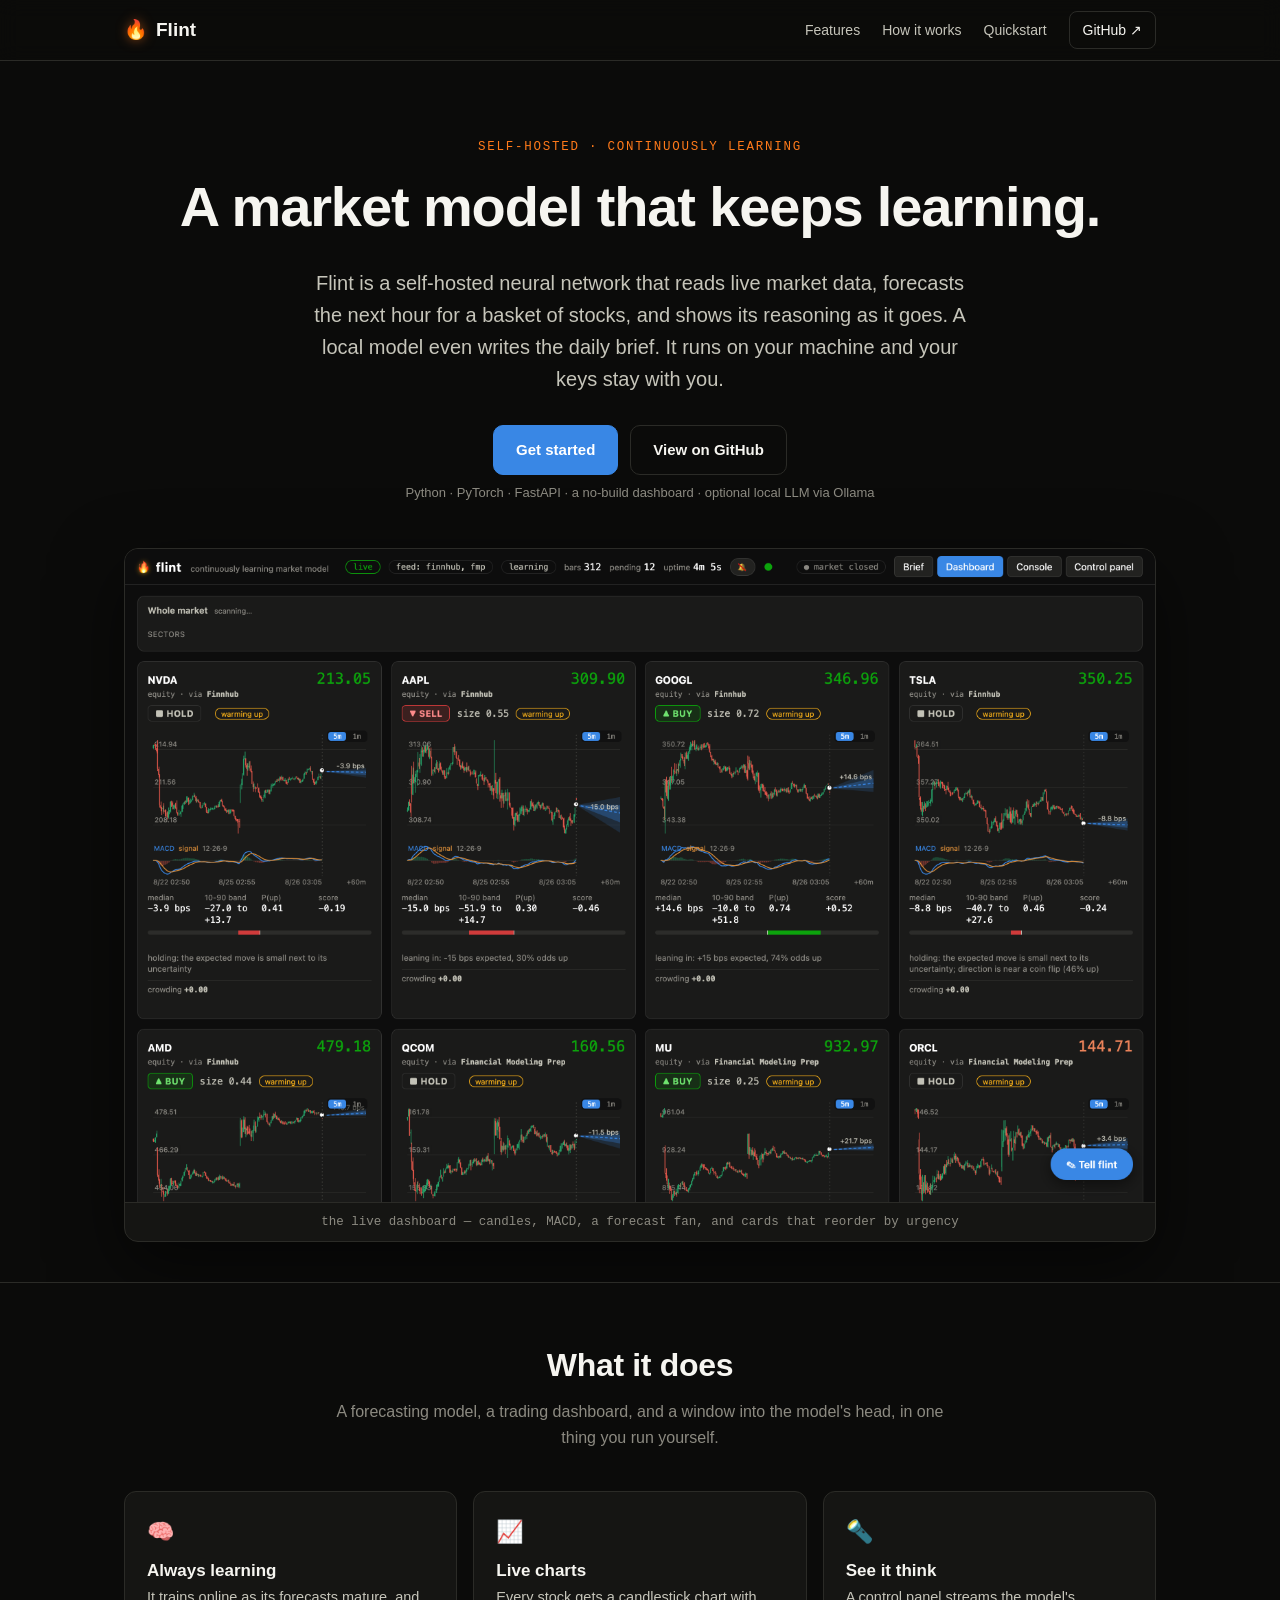
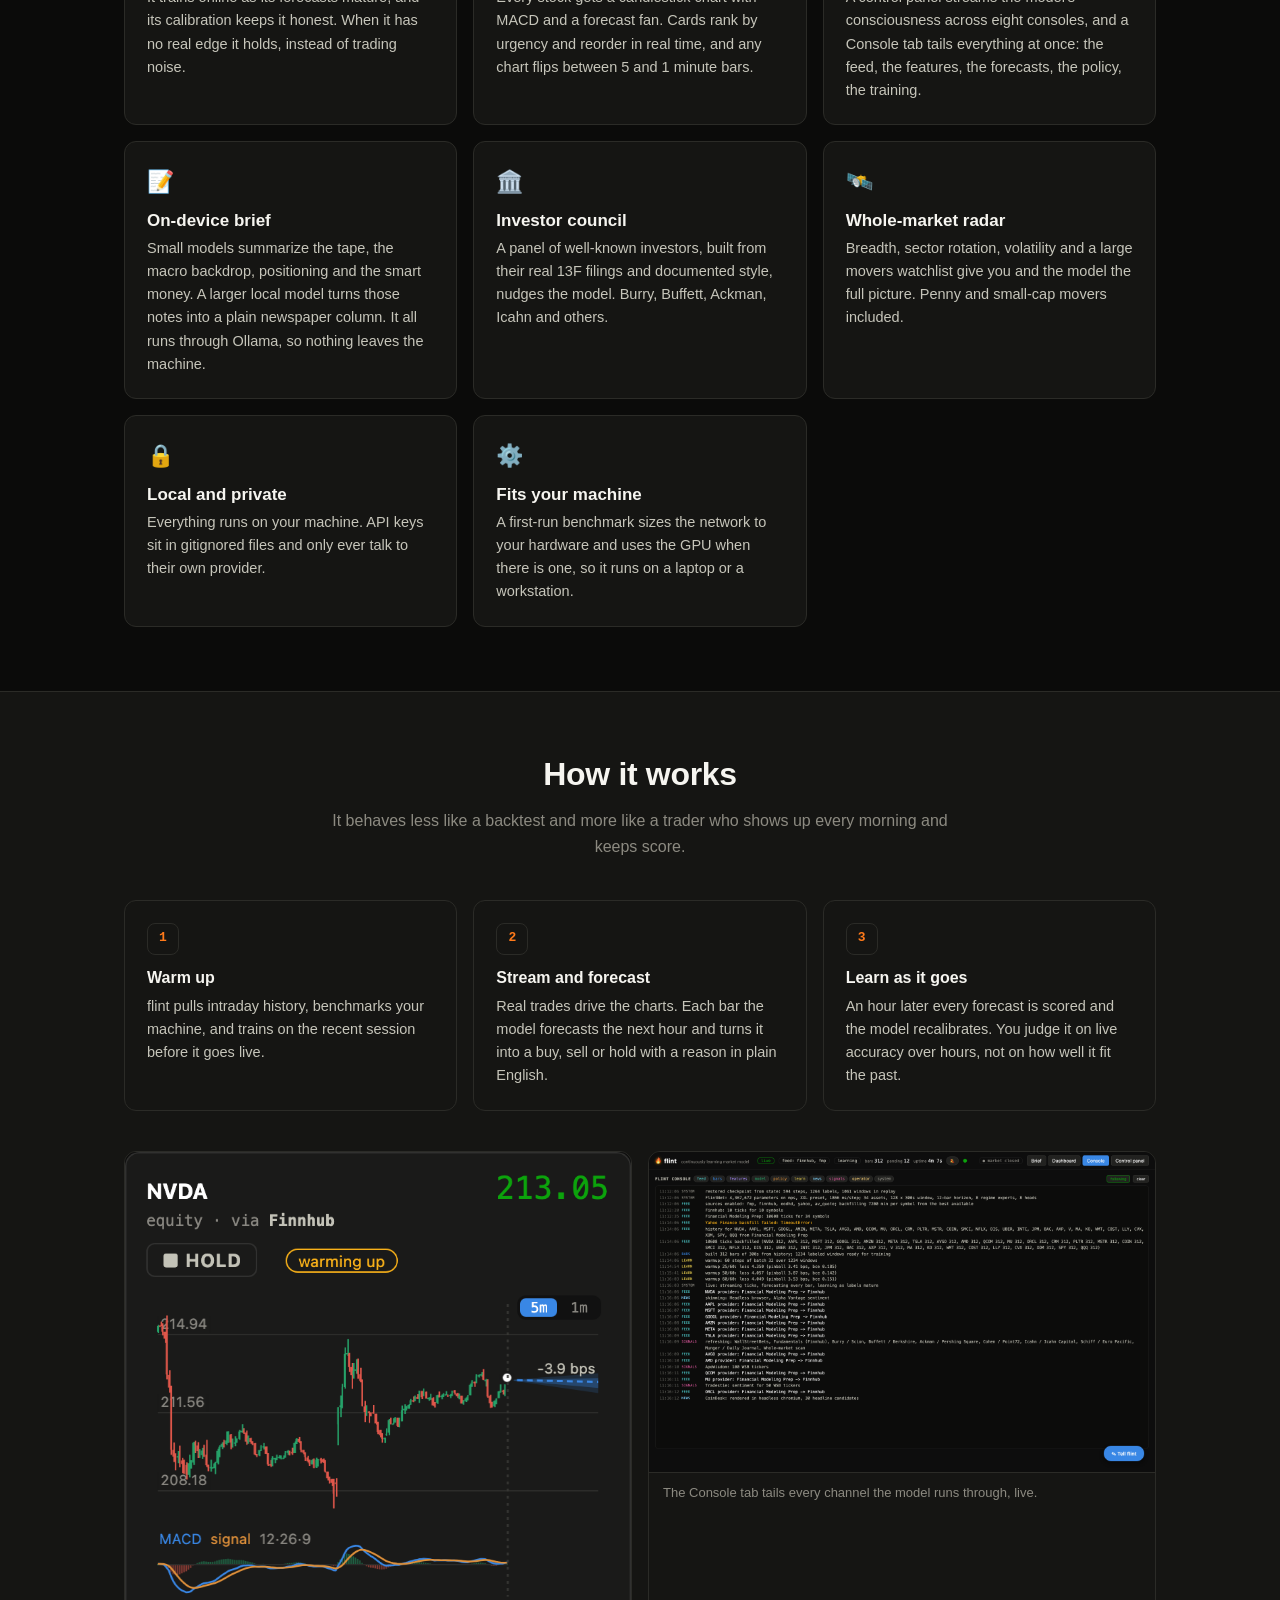
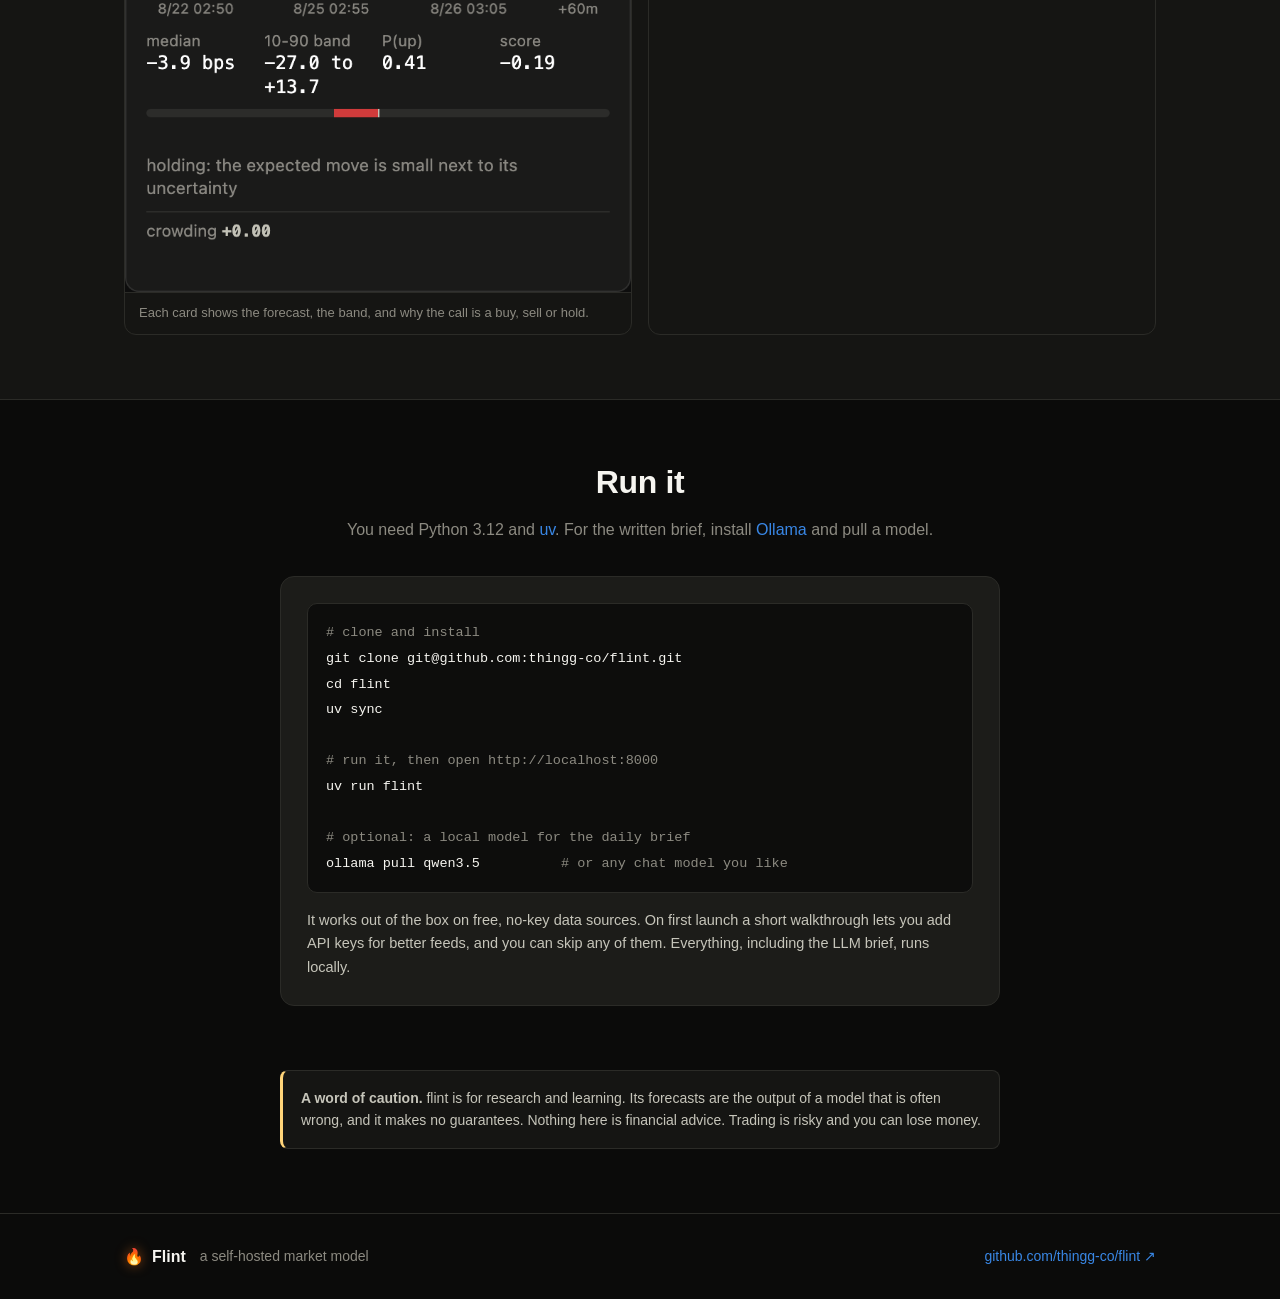
==== docs/index.html @ 86776a71 "Add Google tag (GA4 gtag.js) to the product page" ====
<!doctype html>
<html lang="en">
<head>
<meta charset="utf-8">
<meta name="viewport" content="width=device-width, initial-scale=1">
<!-- Google tag (gtag.js) -->
<script async src="https://www.googletagmanager.com/gtag/js?id=G-0W099NHD80"></script>
<script>
  window.dataLayer = window.dataLayer || [];
  function gtag(){dataLayer.push(arguments);}
  gtag('js', new Date());
  gtag('config', 'G-0W099NHD80');
</script>
<title>Flint — a market model that keeps learning</title>
<meta name="description" content="Flint is a self-hosted neural network that reads live market data, forecasts the next hour for a basket of stocks, and shows its reasoning as it goes. Runs on your machine; your keys stay with you.">
<meta property="og:title" content="Flint">
<meta property="og:description" content="A self-hosted, continuously learning market model with a live dashboard, an on-device LLM brief, and an investor council overlay.">
<meta property="og:type" content="website">
<link rel="icon" href="data:image/svg+xml,<svg xmlns='http://www.w3.org/2000/svg' viewBox='0 0 100 100'><text y='.9em' font-size='90'>🔥</text></svg>">
<style>
  :root{
    --bg:#0b0b0a; --surface:#151513; --surface2:#1c1c19; --border:#2b2b27;
    --ink:#f6f5f0; --ink2:#c6c5ba; --muted:#8c8a81;
    --blue:#3987e5; --green:#26a269; --red:#e0574b; --fire:#ff7a1a; --gold:#ffd479;
    --sans:-apple-system,BlinkMacSystemFont,"Segoe UI",Roboto,Helvetica,Arial,sans-serif;
    --mono:ui-monospace,SFMono-Regular,"SF Mono",Menlo,Consolas,monospace;
    --max:1080px;
  }
  *{box-sizing:border-box}
  html{scroll-behavior:smooth}
  body{margin:0;background:var(--bg);color:var(--ink2);font-family:var(--sans);line-height:1.6;font-size:16px;
    -webkit-font-smoothing:antialiased}
  a{color:var(--blue);text-decoration:none}
  a:hover{text-decoration:underline}
  h1,h2,h3{color:var(--ink);line-height:1.15;margin:0 0 .5em}
  .wrap{max-width:var(--max);margin:0 auto;padding:0 24px}
  .mono{font-family:var(--mono)}

  /* nav */
  header.nav{position:sticky;top:0;z-index:10;background:rgba(11,11,10,.82);backdrop-filter:blur(10px);
    border-bottom:1px solid var(--border)}
  .nav .wrap{display:flex;align-items:center;gap:18px;height:60px}
  .brand{font-weight:700;font-size:19px;color:var(--ink);display:flex;align-items:center;gap:8px}
  .brand .fire{filter:drop-shadow(0 0 6px rgba(255,122,26,.5))}
  .nav nav{margin-left:auto;display:flex;gap:22px;align-items:center;font-size:14px}
  .nav nav a{color:var(--ink2)}
  .nav .gh{border:1px solid var(--border);border-radius:8px;padding:7px 13px;color:var(--ink)}
  .nav .gh:hover{border-color:var(--ink2);text-decoration:none}
  @media(max-width:640px){.nav nav a.hide-sm{display:none}}

  /* hero */
  .hero{position:relative;overflow:hidden;border-bottom:1px solid var(--border)}
  .hero::before{content:"";position:absolute;inset:-40% 0 auto 0;height:520px;
    background:radial-gradient(60% 100% at 50% 0,rgba(255,122,26,.16),transparent 70%);pointer-events:none}
  .hero .wrap{position:relative;padding:76px 24px 40px;text-align:center}
  .eyebrow{font-family:var(--mono);font-size:12.5px;letter-spacing:.14em;text-transform:uppercase;color:var(--fire);margin-bottom:18px}
  .hero h1{font-size:clamp(34px,6vw,56px);letter-spacing:-.02em}
  .hero p.lede{font-size:clamp(17px,2.4vw,20px);max-width:680px;margin:18px auto 0;color:var(--ink2)}
  .cta{display:flex;gap:12px;justify-content:center;flex-wrap:wrap;margin:30px 0 8px}
  .btn{display:inline-block;border-radius:10px;padding:12px 22px;font-weight:600;font-size:15px}
  .btn.primary{background:var(--blue);color:#fff;border:1px solid var(--blue)}
  .btn.primary:hover{filter:brightness(1.08);text-decoration:none}
  .btn.ghost{border:1px solid var(--border);color:var(--ink)}
  .btn.ghost:hover{border-color:var(--ink2);text-decoration:none}
  .hero-note{font-size:13px;color:var(--muted);margin-top:6px}
  .shot{margin-top:44px;border:1px solid var(--border);border-radius:14px;overflow:hidden;
    box-shadow:0 24px 70px rgba(0,0,0,.55);background:var(--surface)}
  .shot img{display:block;width:100%;height:auto}
  .shot .cap{font-size:12.5px;color:var(--muted);padding:9px 14px;border-top:1px solid var(--border);font-family:var(--mono)}

  section{padding:64px 0}
  section h2{font-size:clamp(24px,3.4vw,32px);text-align:center;letter-spacing:-.01em}
  section .sub{text-align:center;color:var(--muted);max-width:620px;margin:10px auto 0}

  /* features */
  .grid{display:grid;grid-template-columns:repeat(auto-fit,minmax(280px,1fr));gap:16px;margin-top:40px}
  .feat{background:var(--surface);border:1px solid var(--border);border-radius:12px;padding:22px}
  .feat:hover{border-color:#3a3a34}
  .feat .ic{font-size:22px;margin-bottom:12px}
  .feat h3{font-size:17px;margin-bottom:6px}
  .feat p{font-size:14.5px;margin:0;color:var(--ink2)}

  /* how */
  .steps{display:grid;grid-template-columns:repeat(auto-fit,minmax(260px,1fr));gap:16px;margin-top:40px;counter-reset:s}
  .step{background:var(--surface);border:1px solid var(--border);border-radius:12px;padding:22px;position:relative}
  .step::before{counter-increment:s;content:counter(s);font-family:var(--mono);font-size:13px;font-weight:700;
    color:var(--fire);border:1px solid var(--border);border-radius:8px;width:30px;height:30px;display:flex;
    align-items:center;justify-content:center;margin-bottom:14px}
  .step h3{font-size:16px}
  .step p{font-size:14.5px;margin:0}

  /* showcase */
  .showcase{display:grid;grid-template-columns:1fr 1fr;gap:16px;margin-top:40px}
  @media(max-width:760px){.showcase{grid-template-columns:1fr}}
  .showcase figure{margin:0;background:var(--surface);border:1px solid var(--border);border-radius:12px;overflow:hidden}
  .showcase img{display:block;width:100%;height:auto}
  .showcase figcaption{font-size:13px;color:var(--muted);padding:10px 14px;border-top:1px solid var(--border)}

  /* quickstart */
  .qs{background:var(--surface2);border:1px solid var(--border);border-radius:14px;padding:26px;max-width:720px;margin:34px auto 0}
  pre{background:#0d0d0c;border:1px solid var(--border);border-radius:10px;padding:16px 18px;overflow-x:auto;margin:0}
  code{font-family:var(--mono);font-size:13.5px;color:var(--ink)}
  pre .c{color:var(--muted)}
  pre .p{color:var(--fire)}
  .qs p{font-size:14.5px;margin:16px 0 0;color:var(--ink2)}

  /* disclaimer + footer */
  .note{max-width:720px;margin:0 auto;border:1px solid var(--border);border-left:3px solid var(--gold);
    border-radius:8px;padding:16px 18px;background:var(--surface);font-size:14px;color:var(--ink2)}
  footer{border-top:1px solid var(--border);padding:30px 0;color:var(--muted);font-size:14px}
  footer .wrap{display:flex;gap:14px;align-items:center;flex-wrap:wrap}
  footer .brand{font-size:16px}
  footer a{margin-left:auto}
  .up{color:var(--green)} .down{color:var(--red)}
</style>
</head>
<body>
<header class="nav">
  <div class="wrap">
    <span class="brand"><span class="fire">🔥</span> Flint</span>
    <nav>
      <a class="hide-sm" href="#features">Features</a>
      <a class="hide-sm" href="#how">How it works</a>
      <a class="hide-sm" href="#quickstart">Quickstart</a>
      <a class="gh" href="https://github.com/thingg-co/flint">GitHub ↗</a>
    </nav>
  </div>
</header>

<div class="hero">
  <div class="wrap">
    <div class="eyebrow">self-hosted · continuously learning</div>
    <h1>A market model that keeps learning.</h1>
    <p class="lede">Flint is a self-hosted neural network that reads live market data, forecasts the next
      hour for a basket of stocks, and shows its reasoning as it goes. A local model even writes the daily
      brief. It runs on your machine and your keys stay with you.</p>
    <div class="cta">
      <a class="btn primary" href="#quickstart">Get started</a>
      <a class="btn ghost" href="https://github.com/thingg-co/flint">View on GitHub</a>
    </div>
    <div class="hero-note">Python · PyTorch · FastAPI · a no-build dashboard · optional local LLM via Ollama</div>
    <div class="shot">
      <img src="img/dashboard.png" alt="The Flint dashboard: candlestick cards with forecasts, a whole-market panel, and live ticks">
      <div class="cap">the live dashboard — candles, MACD, a forecast fan, and cards that reorder by urgency</div>
    </div>
  </div>
</div>

<section id="features">
  <div class="wrap">
    <h2>What it does</h2>
    <p class="sub">A forecasting model, a trading dashboard, and a window into the model's head, in one thing you run yourself.</p>
    <div class="grid">
      <div class="feat"><div class="ic">🧠</div><h3>Always learning</h3><p>It trains online as its forecasts mature, and its calibration keeps it honest. When it has no real edge it holds, instead of trading noise.</p></div>
      <div class="feat"><div class="ic">📈</div><h3>Live charts</h3><p>Every stock gets a candlestick chart with MACD and a forecast fan. Cards rank by urgency and reorder in real time, and any chart flips between 5 and 1 minute bars.</p></div>
      <div class="feat"><div class="ic">🔦</div><h3>See it think</h3><p>A control panel streams the model's consciousness across eight consoles, and a Console tab tails everything at once: the feed, the features, the forecasts, the policy, the training.</p></div>
      <div class="feat"><div class="ic">📝</div><h3>On-device brief</h3><p>Small models summarize the tape, the macro backdrop, positioning and the smart money. A larger local model turns those notes into a plain newspaper column. It all runs through Ollama, so nothing leaves the machine.</p></div>
      <div class="feat"><div class="ic">🏛️</div><h3>Investor council</h3><p>A panel of well-known investors, built from their real 13F filings and documented style, nudges the model. Burry, Buffett, Ackman, Icahn and others.</p></div>
      <div class="feat"><div class="ic">🛰️</div><h3>Whole-market radar</h3><p>Breadth, sector rotation, volatility and a large movers watchlist give you and the model the full picture. Penny and small-cap movers included.</p></div>
      <div class="feat"><div class="ic">🔒</div><h3>Local and private</h3><p>Everything runs on your machine. API keys sit in gitignored files and only ever talk to their own provider.</p></div>
      <div class="feat"><div class="ic">⚙️</div><h3>Fits your machine</h3><p>A first-run benchmark sizes the network to your hardware and uses the GPU when there is one, so it runs on a laptop or a workstation.</p></div>
    </div>
  </div>
</section>

<section id="how" style="background:var(--surface);border-top:1px solid var(--border);border-bottom:1px solid var(--border)">
  <div class="wrap">
    <h2>How it works</h2>
    <p class="sub">It behaves less like a backtest and more like a trader who shows up every morning and keeps score.</p>
    <div class="steps">
      <div class="step"><h3>Warm up</h3><p>flint pulls intraday history, benchmarks your machine, and trains on the recent session before it goes live.</p></div>
      <div class="step"><h3>Stream and forecast</h3><p>Real trades drive the charts. Each bar the model forecasts the next hour and turns it into a buy, sell or hold with a reason in plain English.</p></div>
      <div class="step"><h3>Learn as it goes</h3><p>An hour later every forecast is scored and the model recalibrates. You judge it on live accuracy over hours, not on how well it fit the past.</p></div>
    </div>
    <div class="showcase">
      <figure><img src="img/card.png" alt="A single stock card with candlesticks, MACD, forecast fan and a plain-English rationale"><figcaption>Each card shows the forecast, the band, and why the call is a buy, sell or hold.</figcaption></figure>
      <figure><img src="img/console.png" alt="The Console tab: a terminal-style stream of everything the model is doing"><figcaption>The Console tab tails every channel the model runs through, live.</figcaption></figure>
    </div>
  </div>
</section>

<section id="quickstart">
  <div class="wrap">
    <h2>Run it</h2>
    <p class="sub">You need Python 3.12 and <a href="https://docs.astral.sh/uv/">uv</a>. For the written brief, install <a href="https://ollama.com/download">Ollama</a> and pull a model.</p>
    <div class="qs">
<pre><code><span class="c"># clone and install</span>
git clone git@github.com:thingg-co/flint.git
cd flint
uv sync

<span class="c"># run it, then open http://localhost:8000</span>
uv run flint

<span class="c"># optional: a local model for the daily brief</span>
ollama pull qwen3.5          <span class="c"># or any chat model you like</span></code></pre>
      <p>It works out of the box on free, no-key data sources. On first launch a short walkthrough lets you add
        API keys for better feeds, and you can skip any of them. Everything, including the LLM brief, runs locally.</p>
    </div>
  </div>
</section>

<section style="padding-top:0">
  <div class="wrap">
    <div class="note"><strong>A word of caution.</strong> flint is for research and learning. Its forecasts are
      the output of a model that is often wrong, and it makes no guarantees. Nothing here is financial advice.
      Trading is risky and you can lose money.</div>
  </div>
</section>

<footer>
  <div class="wrap">
    <span class="brand"><span class="fire">🔥</span> Flint</span>
    <span>a self-hosted market model</span>
    <a href="https://github.com/thingg-co/flint">github.com/thingg-co/flint ↗</a>
  </div>
</footer>
</body>
</html>
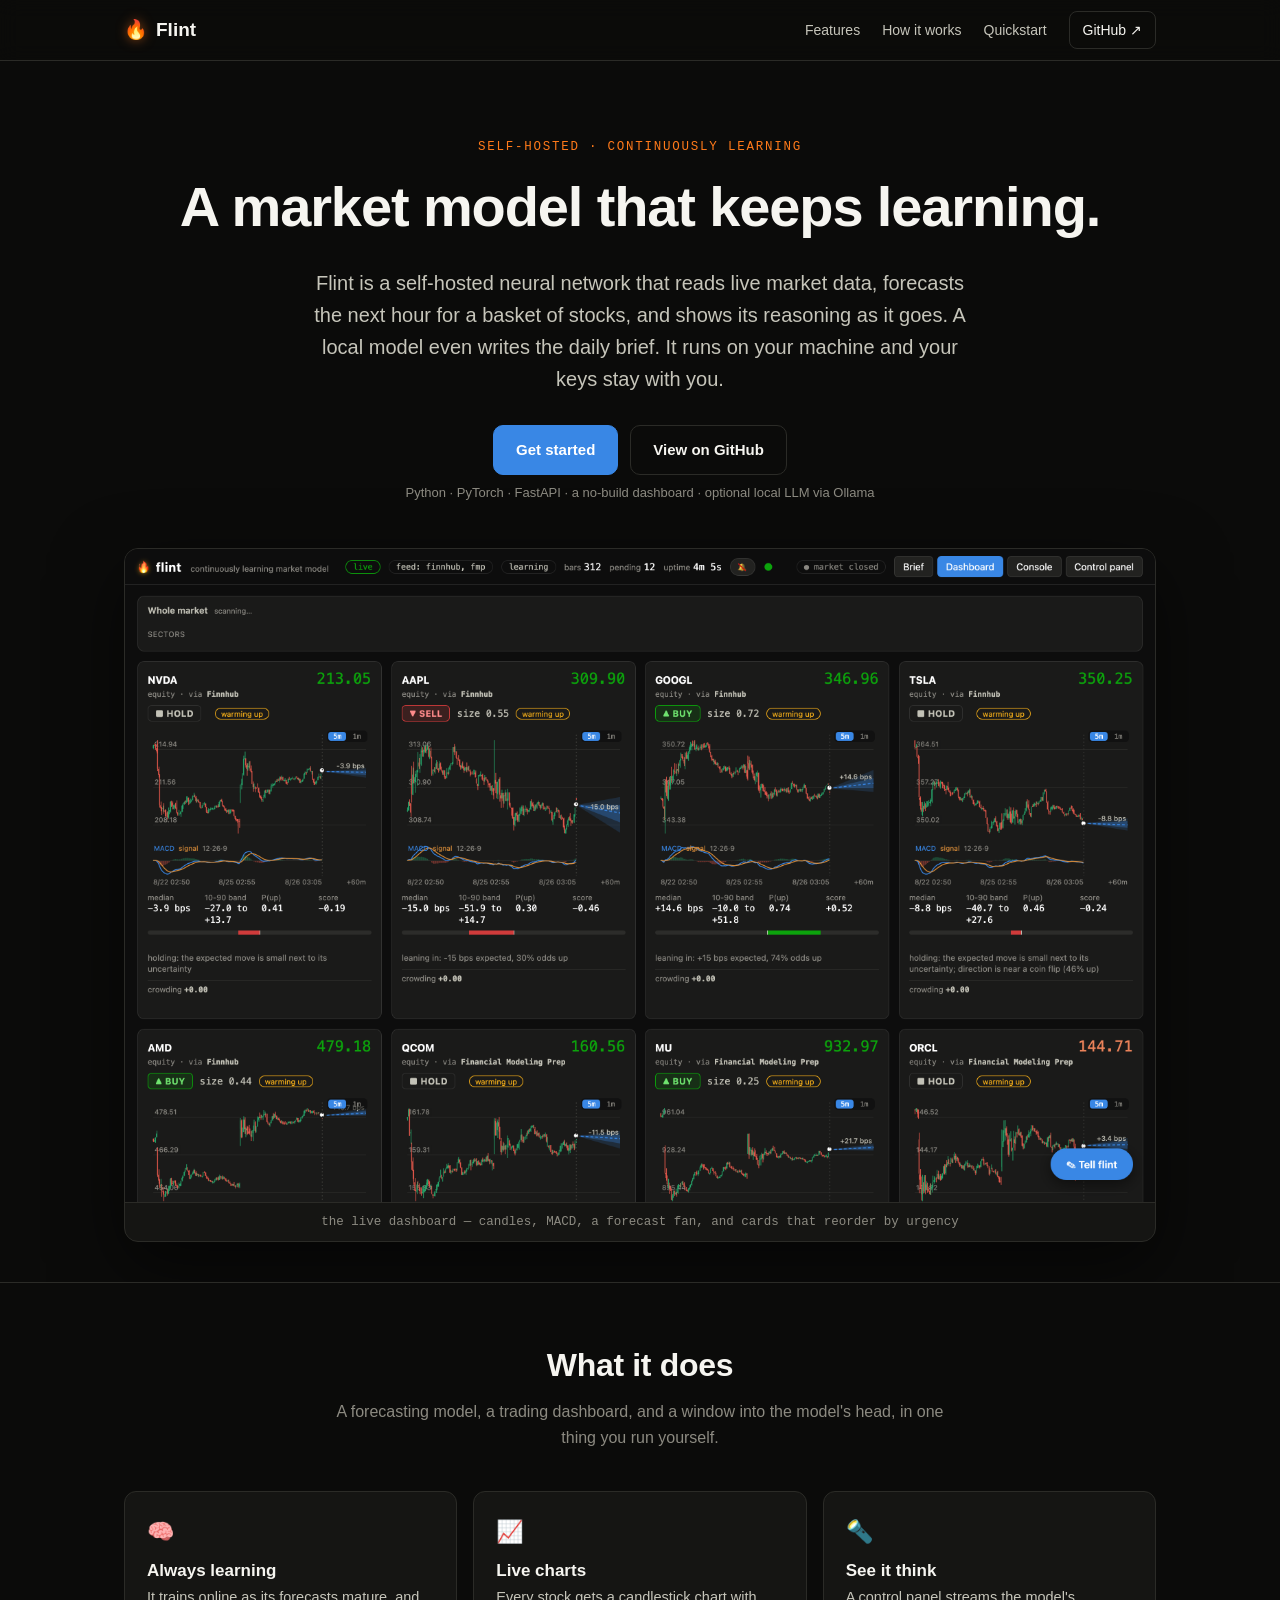
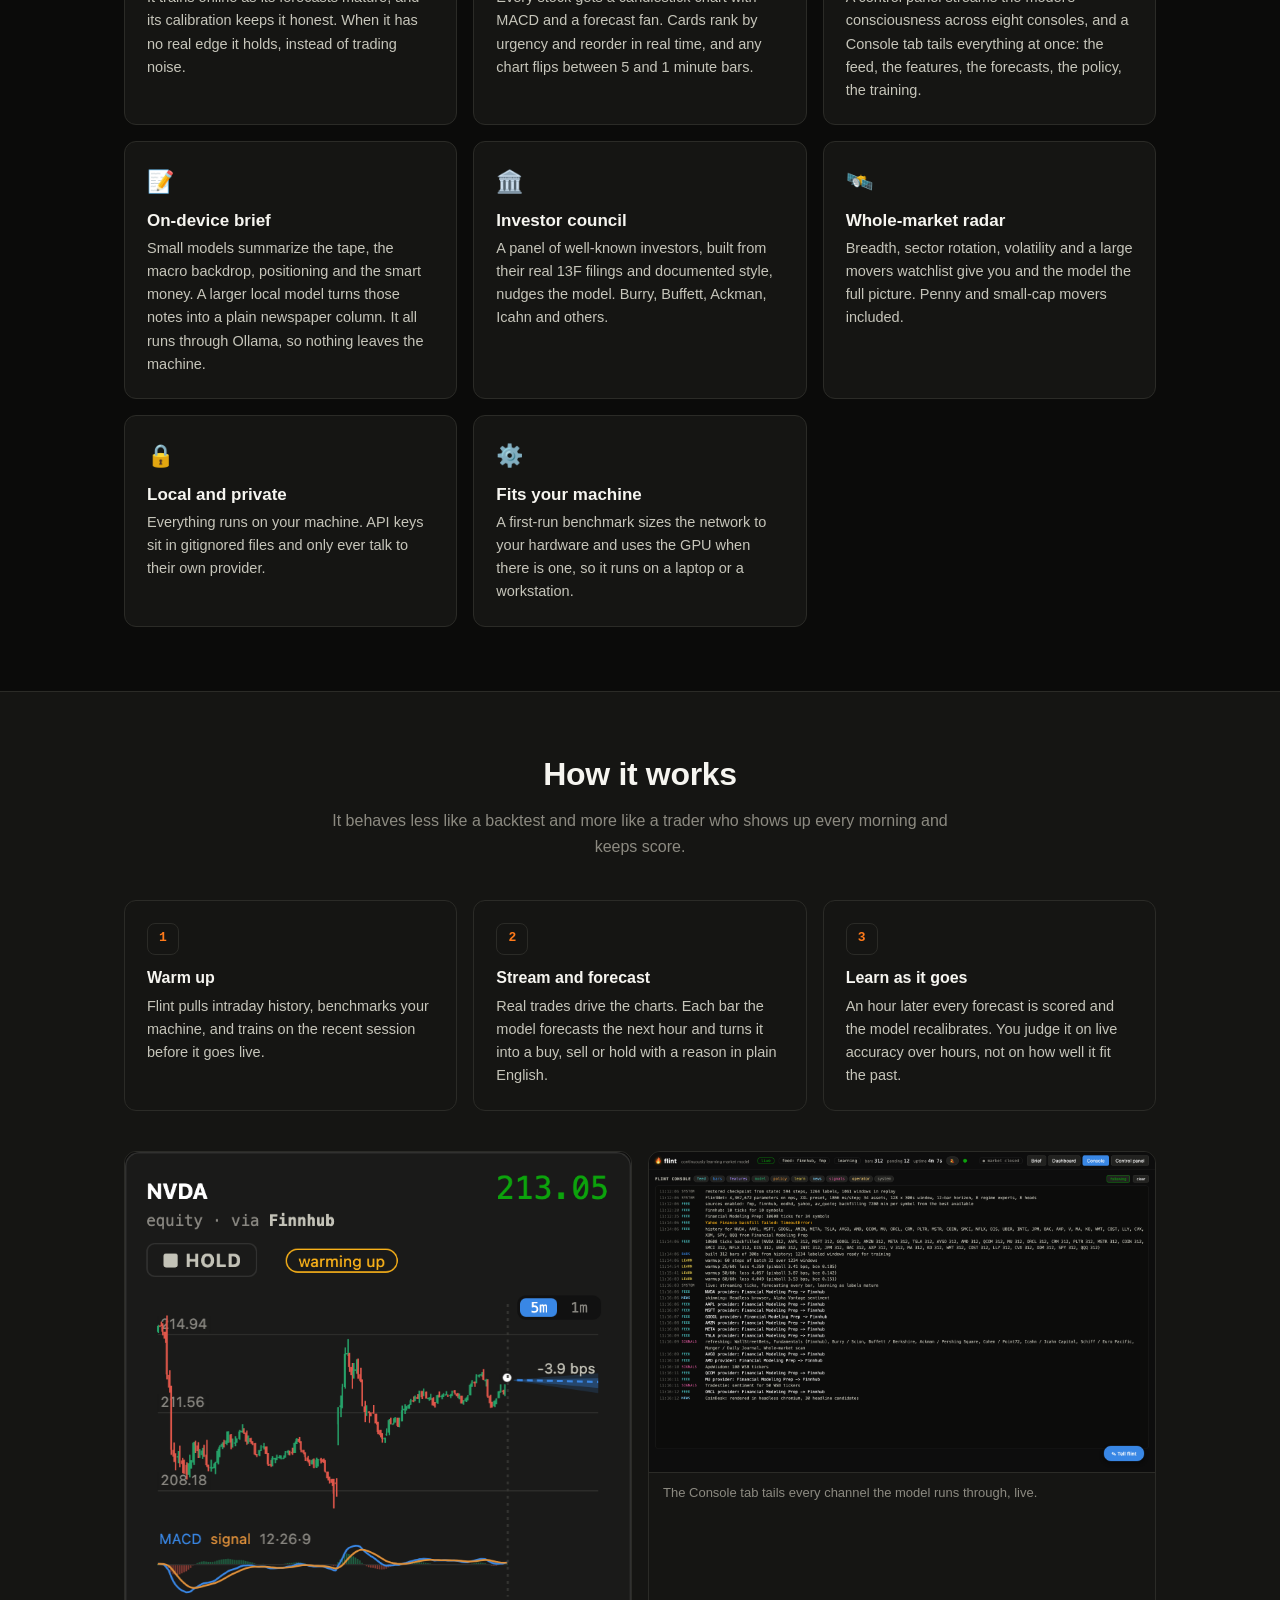
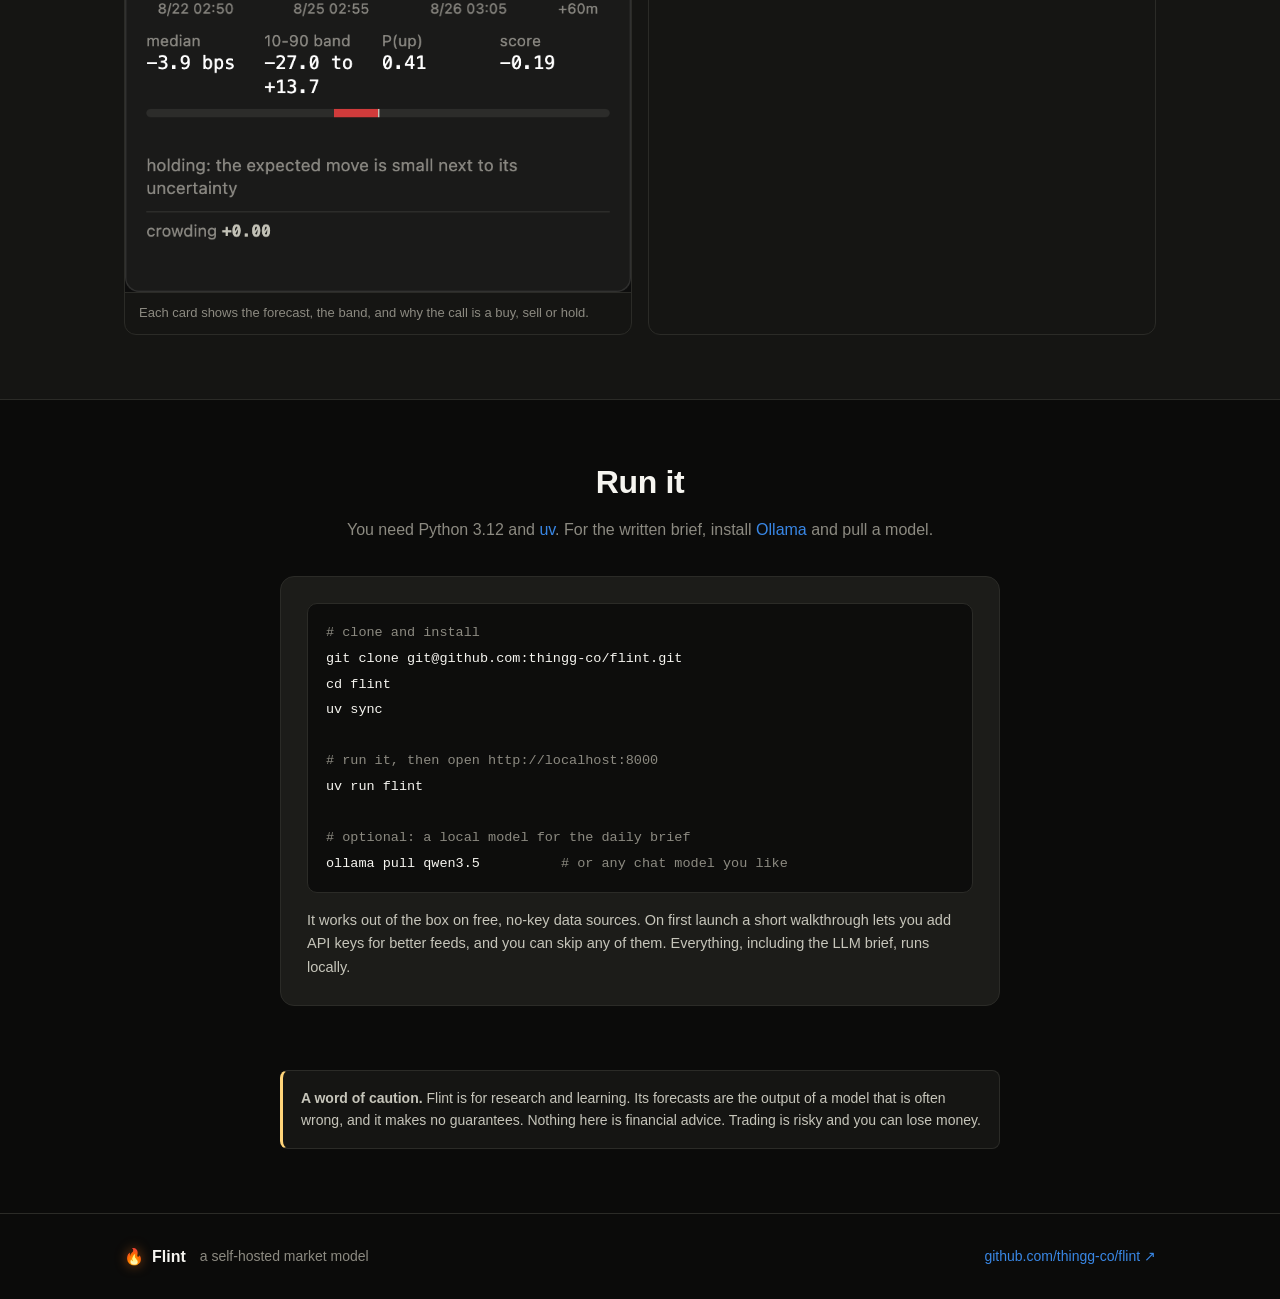
==== commit d6532e7b: "Capitalize Flint in all display-layer copy (dashboard, docs, API title)" ====
--- a/docs/index.html
+++ b/docs/index.html
@@ -168,7 +168,7 @@
     <h2>How it works</h2>
     <p class="sub">It behaves less like a backtest and more like a trader who shows up every morning and keeps score.</p>
     <div class="steps">
-      <div class="step"><h3>Warm up</h3><p>flint pulls intraday history, benchmarks your machine, and trains on the recent session before it goes live.</p></div>
+      <div class="step"><h3>Warm up</h3><p>Flint pulls intraday history, benchmarks your machine, and trains on the recent session before it goes live.</p></div>
       <div class="step"><h3>Stream and forecast</h3><p>Real trades drive the charts. Each bar the model forecasts the next hour and turns it into a buy, sell or hold with a reason in plain English.</p></div>
       <div class="step"><h3>Learn as it goes</h3><p>An hour later every forecast is scored and the model recalibrates. You judge it on live accuracy over hours, not on how well it fit the past.</p></div>
     </div>
@@ -202,7 +202,7 @@
 
 <section style="padding-top:0">
   <div class="wrap">
-    <div class="note"><strong>A word of caution.</strong> flint is for research and learning. Its forecasts are
+    <div class="note"><strong>A word of caution.</strong> Flint is for research and learning. Its forecasts are
       the output of a model that is often wrong, and it makes no guarantees. Nothing here is financial advice.
       Trading is risky and you can lose money.</div>
   </div>
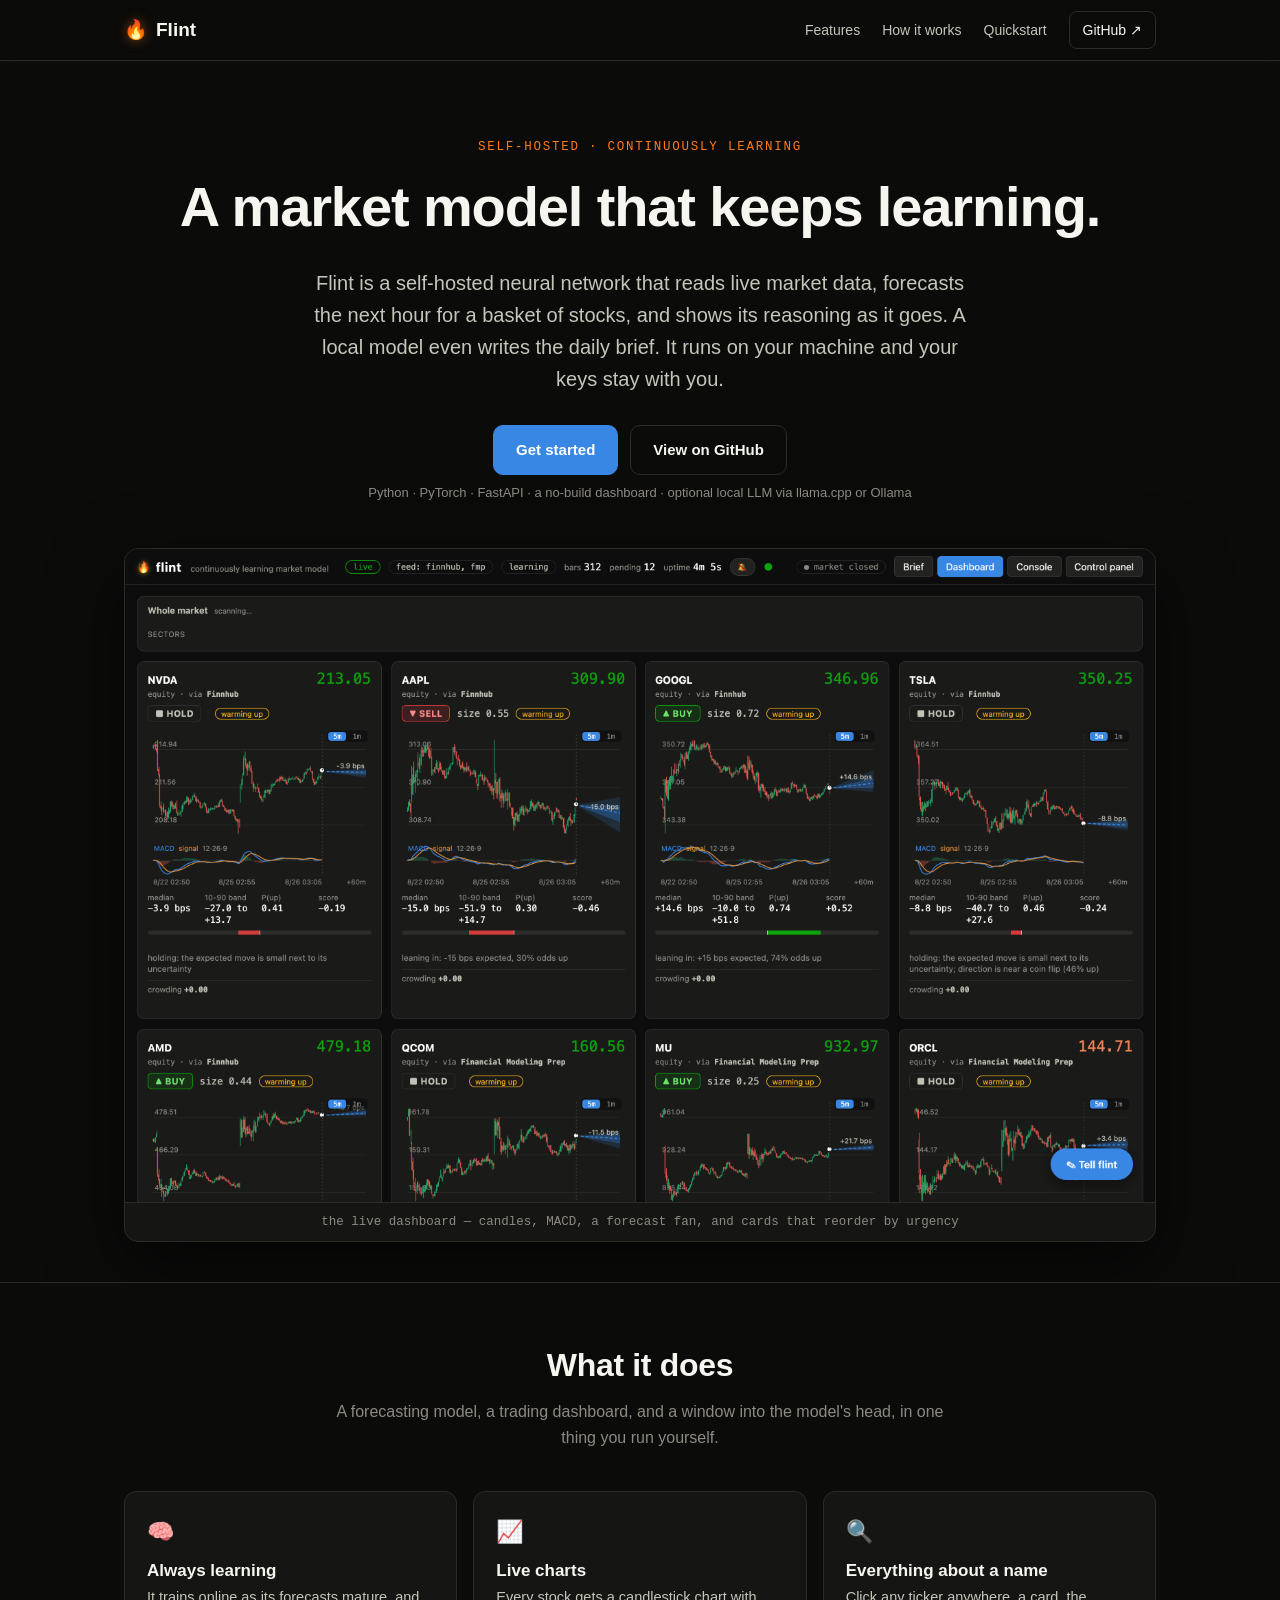
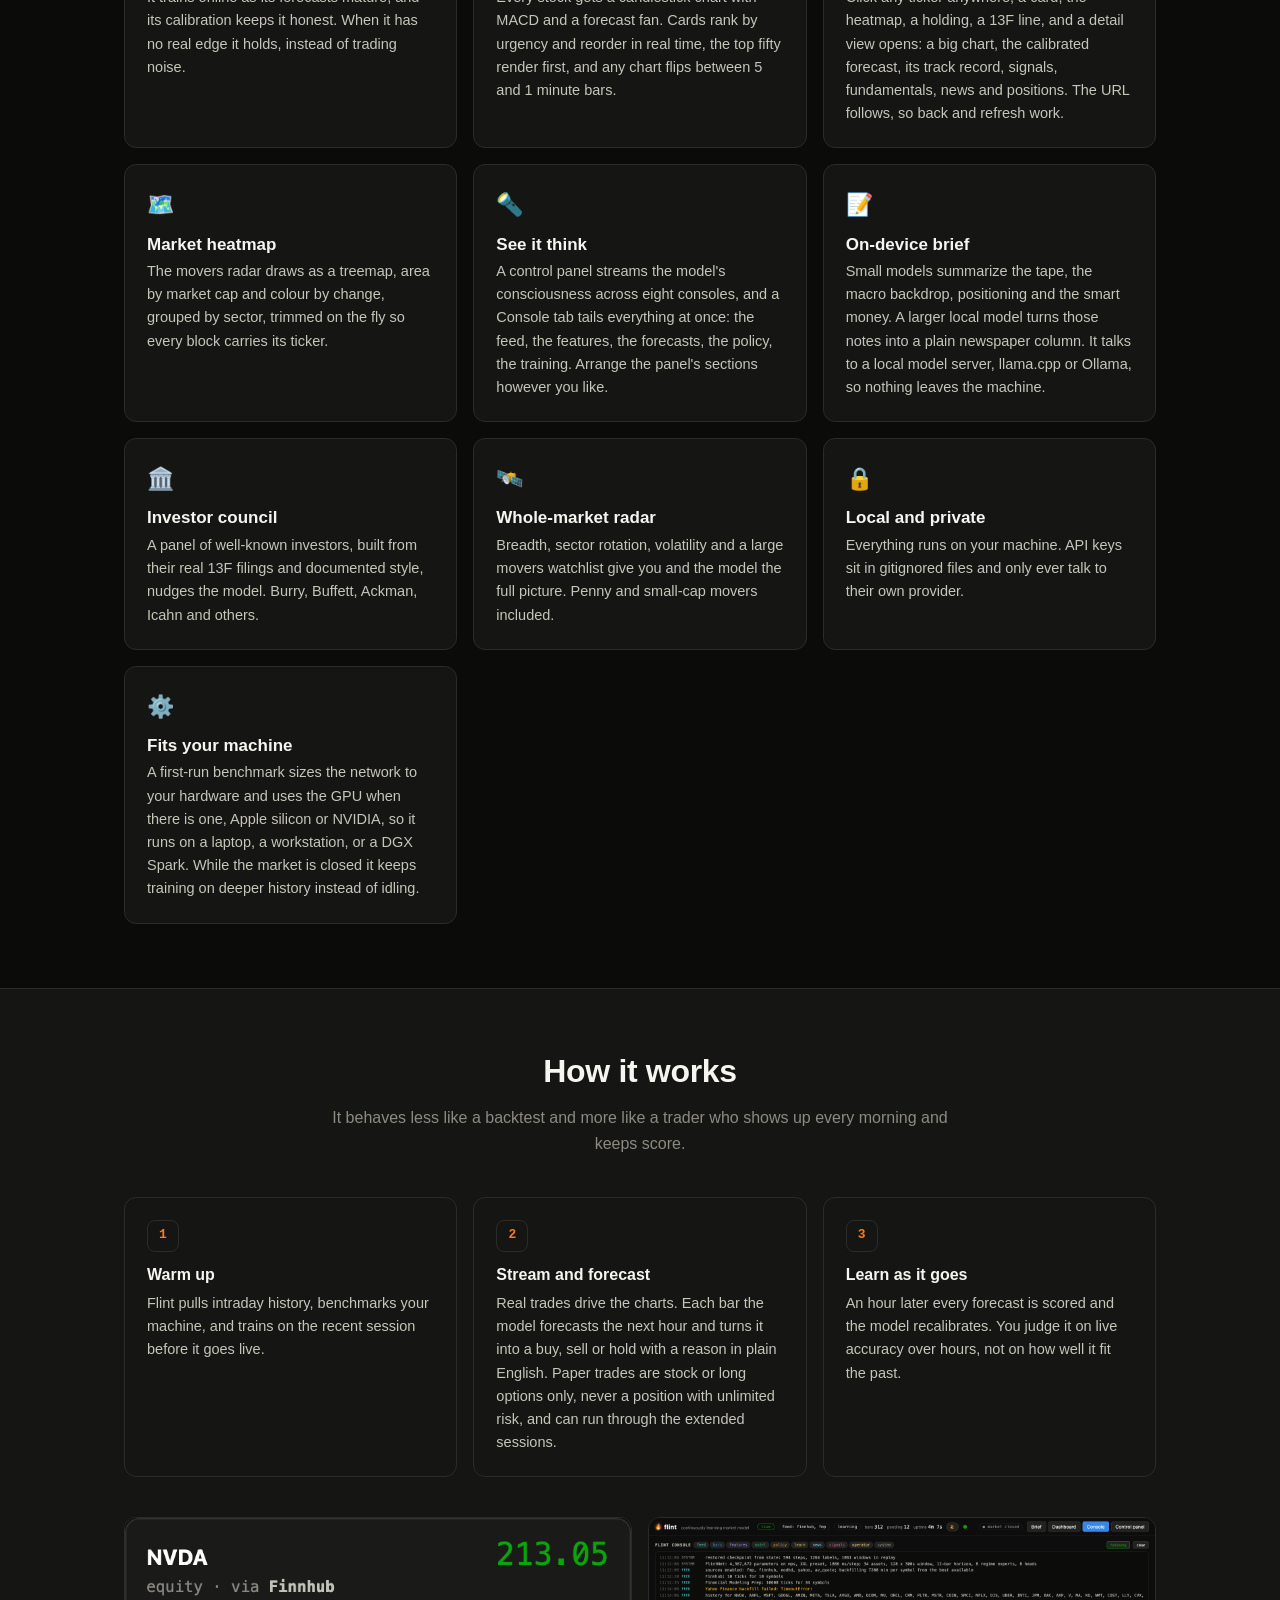
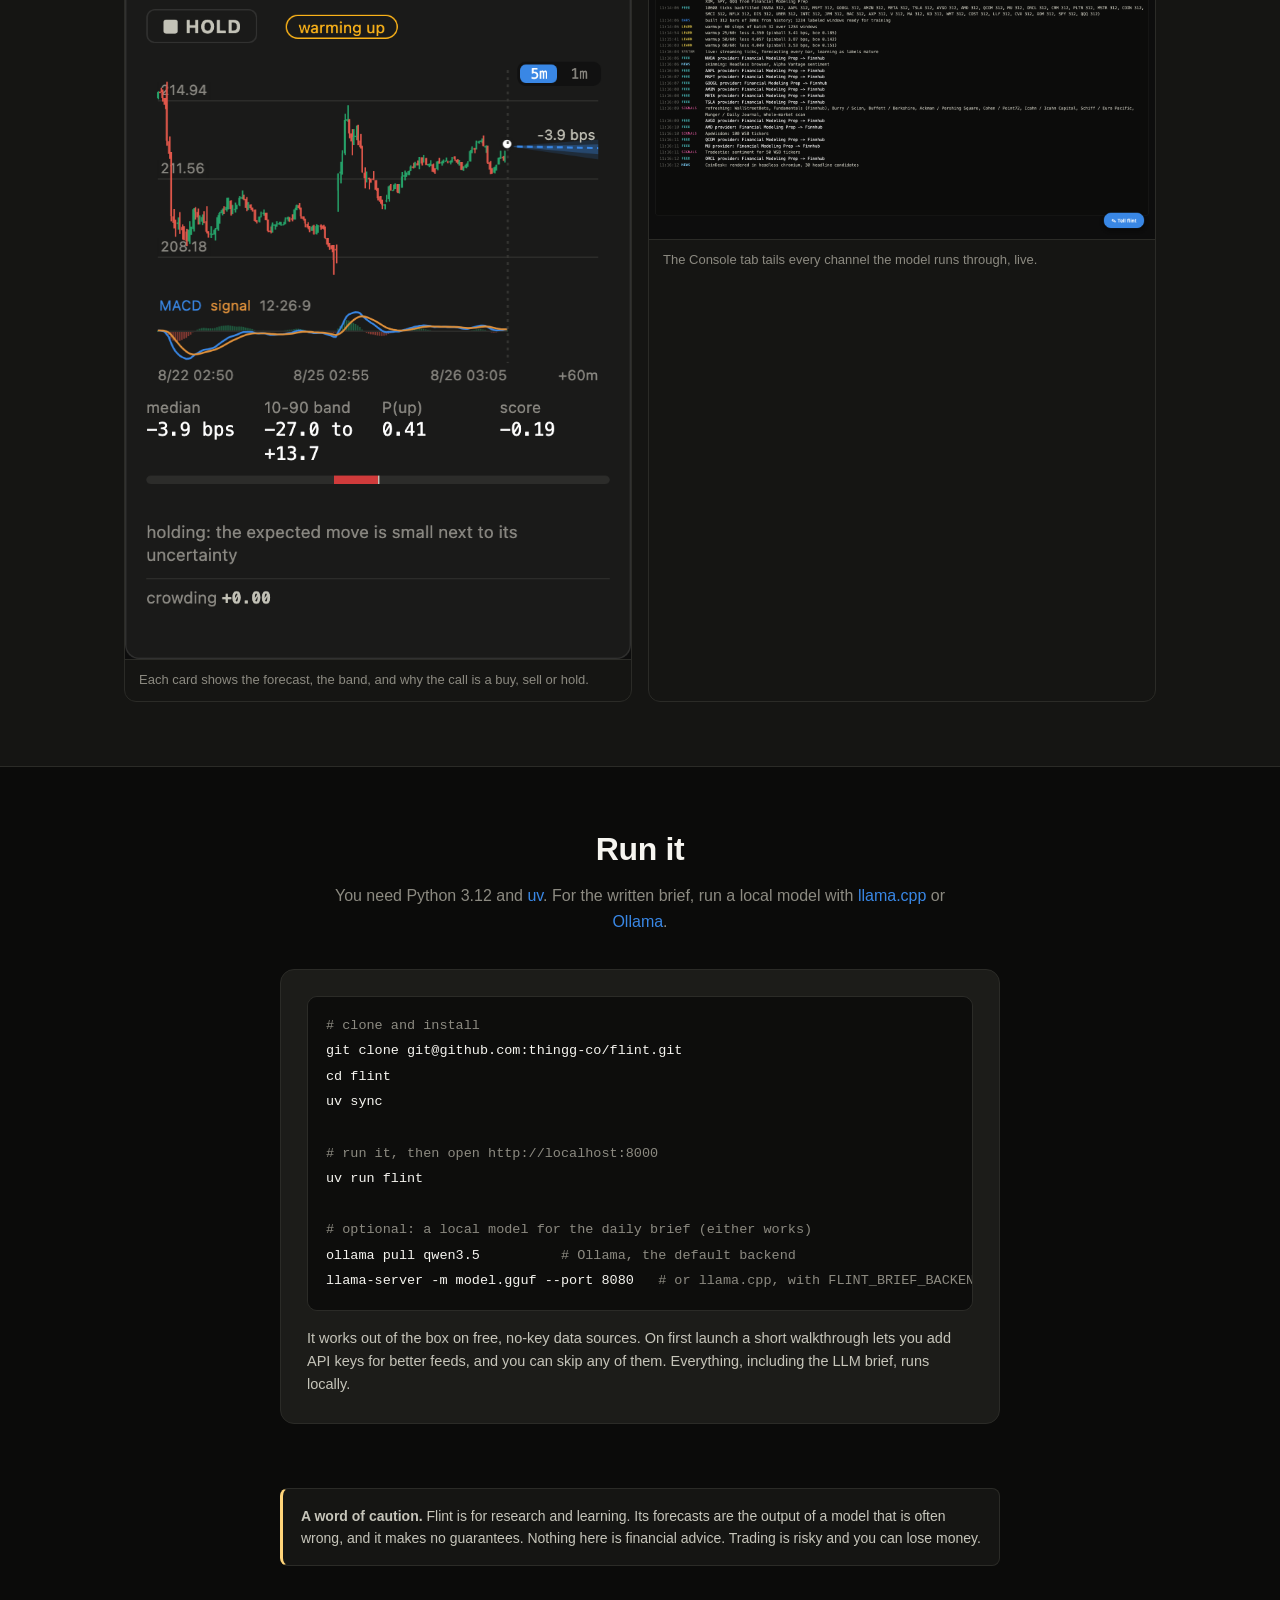
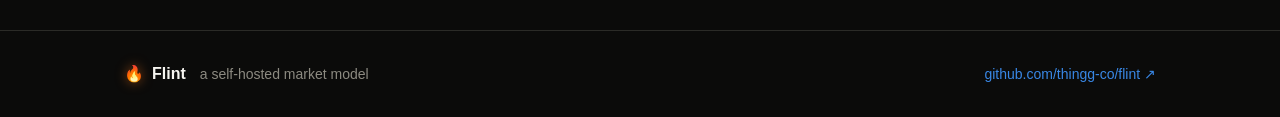
==== commit 825cee8e: "0.4.0: CUDA training, idle-time learning, and a reworked dashboard Training: bf16 autocast with TF32" ====
--- a/docs/index.html
+++ b/docs/index.html
@@ -138,7 +138,7 @@
       <a class="btn primary" href="#quickstart">Get started</a>
       <a class="btn ghost" href="https://github.com/thingg-co/flint">View on GitHub</a>
     </div>
-    <div class="hero-note">Python · PyTorch · FastAPI · a no-build dashboard · optional local LLM via Ollama</div>
+    <div class="hero-note">Python · PyTorch · FastAPI · a no-build dashboard · optional local LLM via llama.cpp or Ollama</div>
     <div class="shot">
       <img src="img/dashboard.png" alt="The Flint dashboard: candlestick cards with forecasts, a whole-market panel, and live ticks">
       <div class="cap">the live dashboard — candles, MACD, a forecast fan, and cards that reorder by urgency</div>
@@ -152,13 +152,15 @@
     <p class="sub">A forecasting model, a trading dashboard, and a window into the model's head, in one thing you run yourself.</p>
     <div class="grid">
       <div class="feat"><div class="ic">🧠</div><h3>Always learning</h3><p>It trains online as its forecasts mature, and its calibration keeps it honest. When it has no real edge it holds, instead of trading noise.</p></div>
-      <div class="feat"><div class="ic">📈</div><h3>Live charts</h3><p>Every stock gets a candlestick chart with MACD and a forecast fan. Cards rank by urgency and reorder in real time, and any chart flips between 5 and 1 minute bars.</p></div>
-      <div class="feat"><div class="ic">🔦</div><h3>See it think</h3><p>A control panel streams the model's consciousness across eight consoles, and a Console tab tails everything at once: the feed, the features, the forecasts, the policy, the training.</p></div>
-      <div class="feat"><div class="ic">📝</div><h3>On-device brief</h3><p>Small models summarize the tape, the macro backdrop, positioning and the smart money. A larger local model turns those notes into a plain newspaper column. It all runs through Ollama, so nothing leaves the machine.</p></div>
+      <div class="feat"><div class="ic">📈</div><h3>Live charts</h3><p>Every stock gets a candlestick chart with MACD and a forecast fan. Cards rank by urgency and reorder in real time, the top fifty render first, and any chart flips between 5 and 1 minute bars.</p></div>
+      <div class="feat"><div class="ic">🔍</div><h3>Everything about a name</h3><p>Click any ticker anywhere, a card, the heatmap, a holding, a 13F line, and a detail view opens: a big chart, the calibrated forecast, its track record, signals, fundamentals, news and positions. The URL follows, so back and refresh work.</p></div>
+      <div class="feat"><div class="ic">🗺️</div><h3>Market heatmap</h3><p>The movers radar draws as a treemap, area by market cap and colour by change, grouped by sector, trimmed on the fly so every block carries its ticker.</p></div>
+      <div class="feat"><div class="ic">🔦</div><h3>See it think</h3><p>A control panel streams the model's consciousness across eight consoles, and a Console tab tails everything at once: the feed, the features, the forecasts, the policy, the training. Arrange the panel's sections however you like.</p></div>
+      <div class="feat"><div class="ic">📝</div><h3>On-device brief</h3><p>Small models summarize the tape, the macro backdrop, positioning and the smart money. A larger local model turns those notes into a plain newspaper column. It talks to a local model server, llama.cpp or Ollama, so nothing leaves the machine.</p></div>
       <div class="feat"><div class="ic">🏛️</div><h3>Investor council</h3><p>A panel of well-known investors, built from their real 13F filings and documented style, nudges the model. Burry, Buffett, Ackman, Icahn and others.</p></div>
       <div class="feat"><div class="ic">🛰️</div><h3>Whole-market radar</h3><p>Breadth, sector rotation, volatility and a large movers watchlist give you and the model the full picture. Penny and small-cap movers included.</p></div>
       <div class="feat"><div class="ic">🔒</div><h3>Local and private</h3><p>Everything runs on your machine. API keys sit in gitignored files and only ever talk to their own provider.</p></div>
-      <div class="feat"><div class="ic">⚙️</div><h3>Fits your machine</h3><p>A first-run benchmark sizes the network to your hardware and uses the GPU when there is one, so it runs on a laptop or a workstation.</p></div>
+      <div class="feat"><div class="ic">⚙️</div><h3>Fits your machine</h3><p>A first-run benchmark sizes the network to your hardware and uses the GPU when there is one, Apple silicon or NVIDIA, so it runs on a laptop, a workstation, or a DGX Spark. While the market is closed it keeps training on deeper history instead of idling.</p></div>
     </div>
   </div>
 </section>
@@ -169,7 +171,7 @@
     <p class="sub">It behaves less like a backtest and more like a trader who shows up every morning and keeps score.</p>
     <div class="steps">
       <div class="step"><h3>Warm up</h3><p>Flint pulls intraday history, benchmarks your machine, and trains on the recent session before it goes live.</p></div>
-      <div class="step"><h3>Stream and forecast</h3><p>Real trades drive the charts. Each bar the model forecasts the next hour and turns it into a buy, sell or hold with a reason in plain English.</p></div>
+      <div class="step"><h3>Stream and forecast</h3><p>Real trades drive the charts. Each bar the model forecasts the next hour and turns it into a buy, sell or hold with a reason in plain English. Paper trades are stock or long options only, never a position with unlimited risk, and can run through the extended sessions.</p></div>
       <div class="step"><h3>Learn as it goes</h3><p>An hour later every forecast is scored and the model recalibrates. You judge it on live accuracy over hours, not on how well it fit the past.</p></div>
     </div>
     <div class="showcase">
@@ -182,7 +184,7 @@
 <section id="quickstart">
   <div class="wrap">
     <h2>Run it</h2>
-    <p class="sub">You need Python 3.12 and <a href="https://docs.astral.sh/uv/">uv</a>. For the written brief, install <a href="https://ollama.com/download">Ollama</a> and pull a model.</p>
+    <p class="sub">You need Python 3.12 and <a href="https://docs.astral.sh/uv/">uv</a>. For the written brief, run a local model with <a href="https://github.com/ggml-org/llama.cpp">llama.cpp</a> or <a href="https://ollama.com/download">Ollama</a>.</p>
     <div class="qs">
 <pre><code><span class="c"># clone and install</span>
 git clone git@github.com:thingg-co/flint.git
@@ -192,8 +194,9 @@
 <span class="c"># run it, then open http://localhost:8000</span>
 uv run flint
 
-<span class="c"># optional: a local model for the daily brief</span>
-ollama pull qwen3.5          <span class="c"># or any chat model you like</span></code></pre>
+<span class="c"># optional: a local model for the daily brief (either works)</span>
+ollama pull qwen3.5          <span class="c"># Ollama, the default backend</span>
+llama-server -m model.gguf --port 8080   <span class="c"># or llama.cpp, with FLINT_BRIEF_BACKEND=openai</span></code></pre>
       <p>It works out of the box on free, no-key data sources. On first launch a short walkthrough lets you add
         API keys for better feeds, and you can skip any of them. Everything, including the LLM brief, runs locally.</p>
     </div>
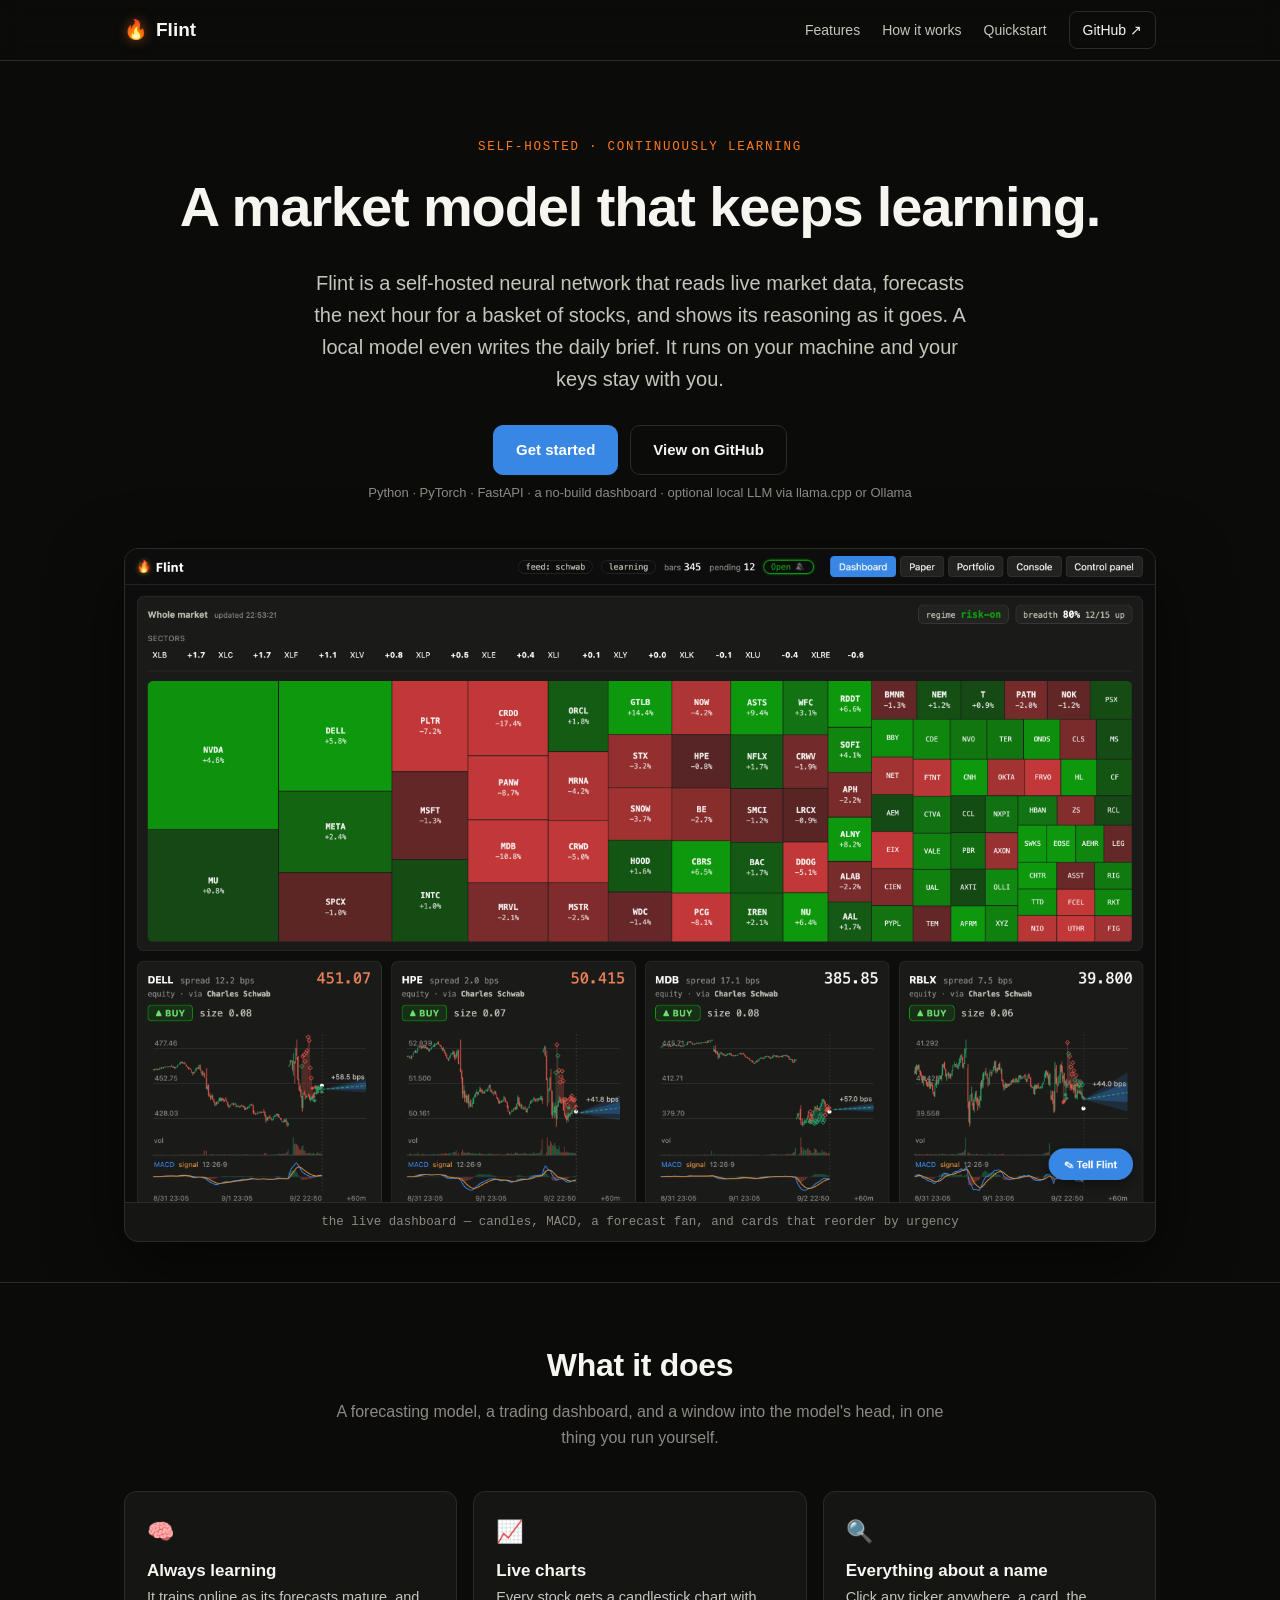
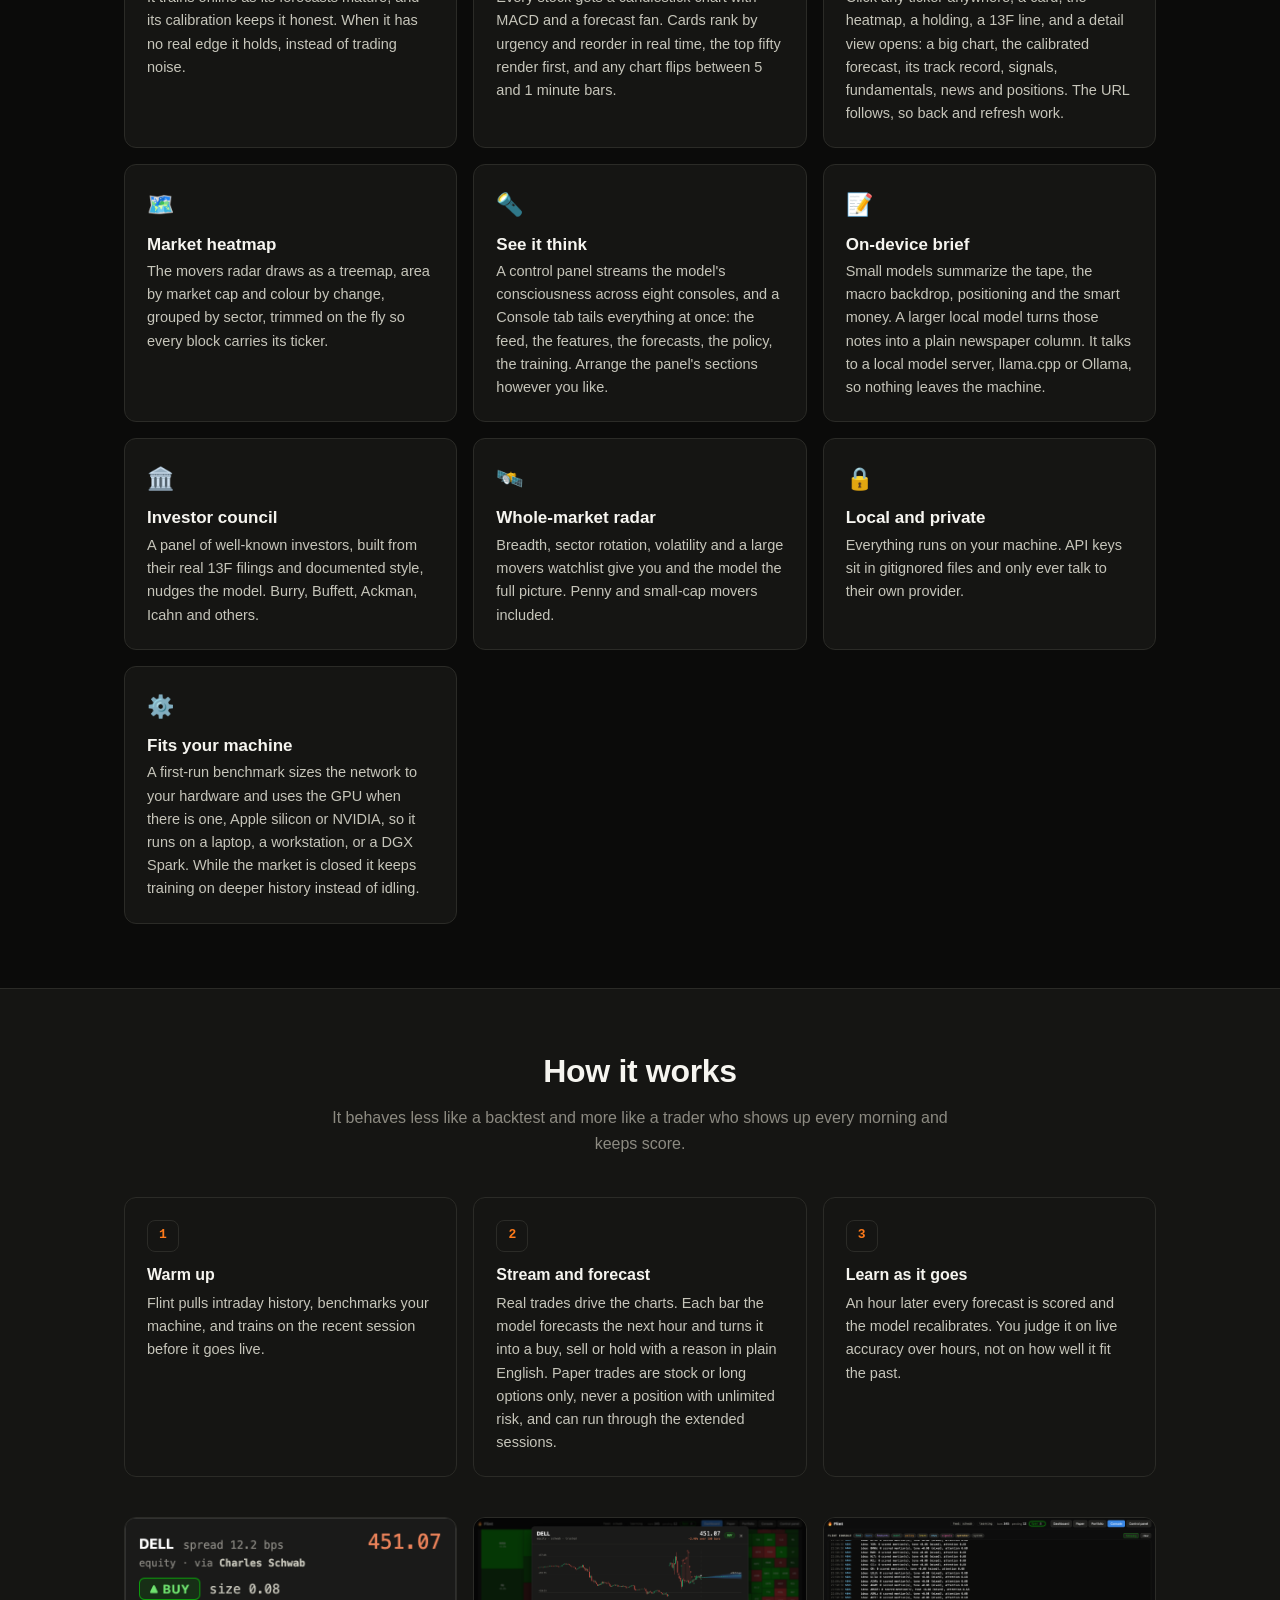
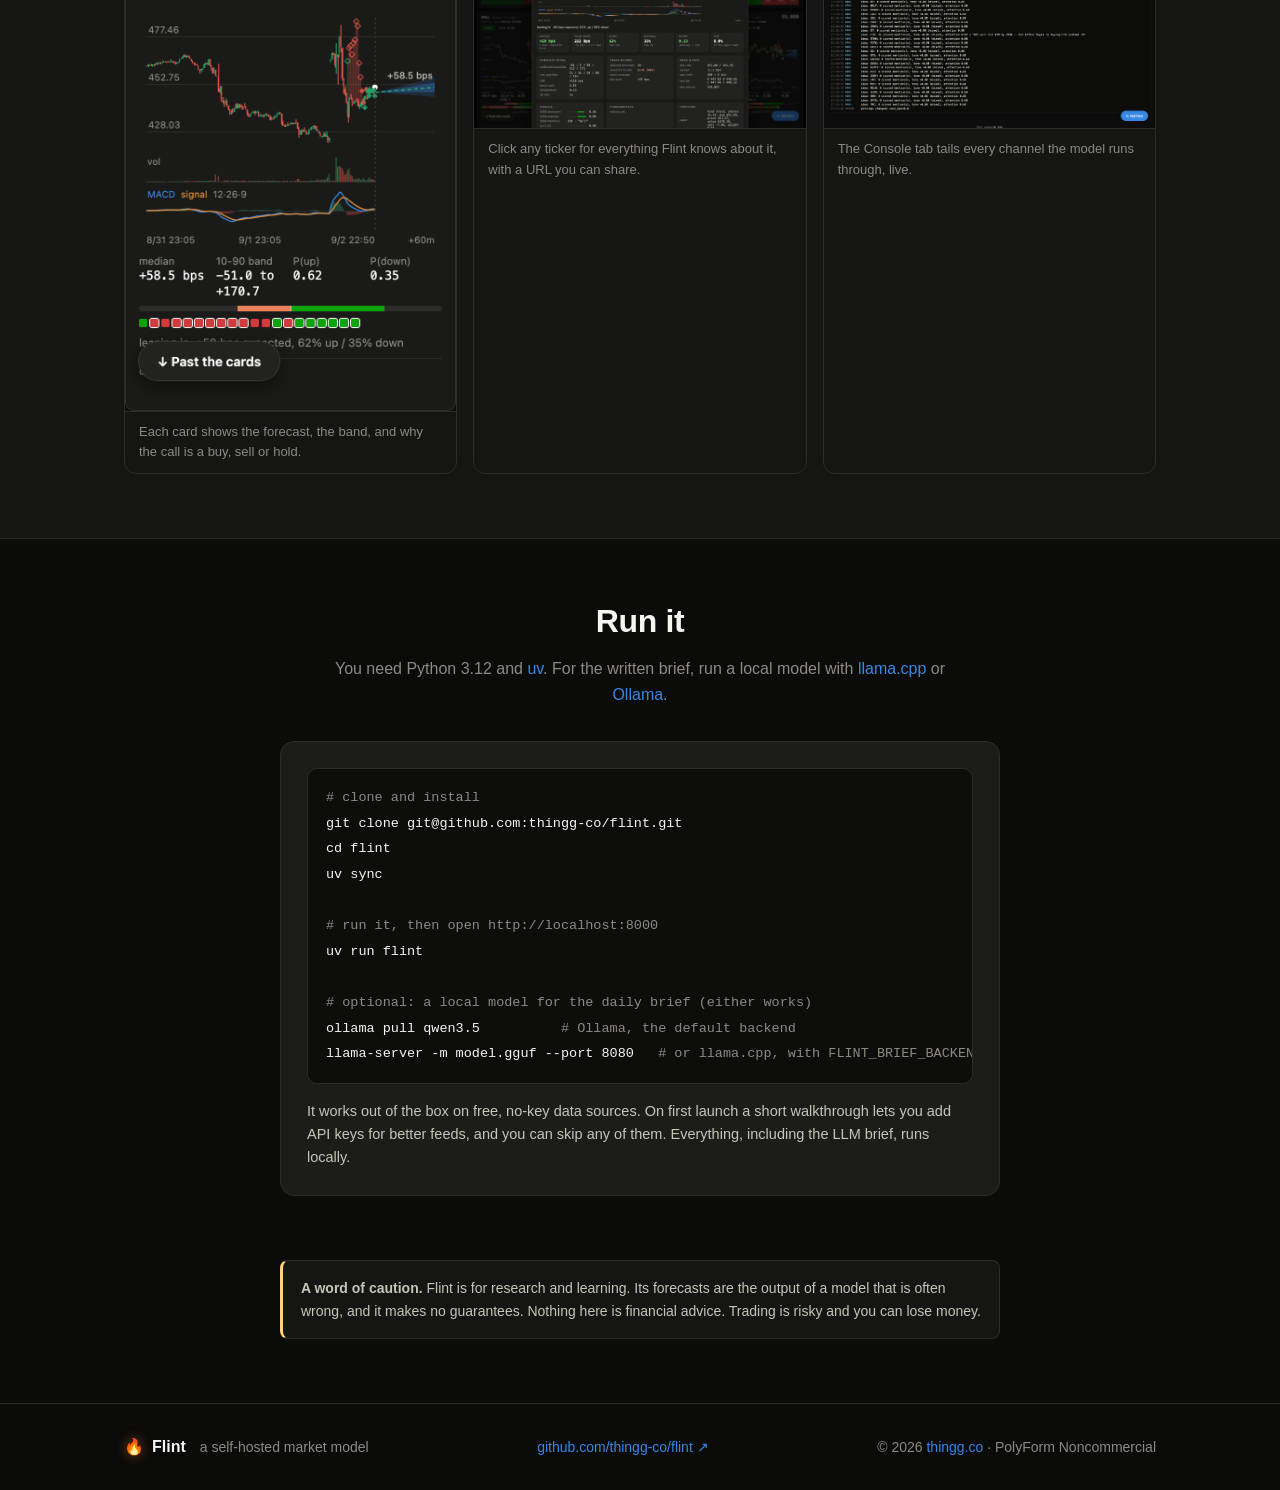
==== commit 3d367770: "0.4.1: fresh site screenshots, detail view figure, copyright Recaptured the dashboard, card and cons" ====
--- a/docs/index.html
+++ b/docs/index.html
@@ -90,7 +90,9 @@
   .step p{font-size:14.5px;margin:0}
 
   /* showcase */
-  .showcase{display:grid;grid-template-columns:1fr 1fr;gap:16px;margin-top:40px}
+  .showcase{display:grid;grid-template-columns:repeat(3,1fr);gap:16px;margin-top:40px}
+  @media(max-width:1000px){.showcase{grid-template-columns:1fr 1fr}}
+  footer .copy{margin-left:auto;color:var(--muted,#898781)}
   @media(max-width:760px){.showcase{grid-template-columns:1fr}}
   .showcase figure{margin:0;background:var(--surface);border:1px solid var(--border);border-radius:12px;overflow:hidden}
   .showcase img{display:block;width:100%;height:auto}
@@ -176,6 +178,7 @@
     </div>
     <div class="showcase">
       <figure><img src="img/card.png" alt="A single stock card with candlesticks, MACD, forecast fan and a plain-English rationale"><figcaption>Each card shows the forecast, the band, and why the call is a buy, sell or hold.</figcaption></figure>
+      <figure><img src="img/detail.png" alt="The symbol detail view: a large chart, the calibrated forecast, track record, signals, fundamentals, news and positions for one stock"><figcaption>Click any ticker for everything Flint knows about it, with a URL you can share.</figcaption></figure>
       <figure><img src="img/console.png" alt="The Console tab: a terminal-style stream of everything the model is doing"><figcaption>The Console tab tails every channel the model runs through, live.</figcaption></figure>
     </div>
   </div>
@@ -216,6 +219,7 @@
     <span class="brand"><span class="fire">🔥</span> Flint</span>
     <span>a self-hosted market model</span>
     <a href="https://github.com/thingg-co/flint">github.com/thingg-co/flint ↗</a>
+    <span class="copy">© 2026 <a href="https://thingg.co">thingg.co</a> · PolyForm Noncommercial</span>
   </div>
 </footer>
 </body>
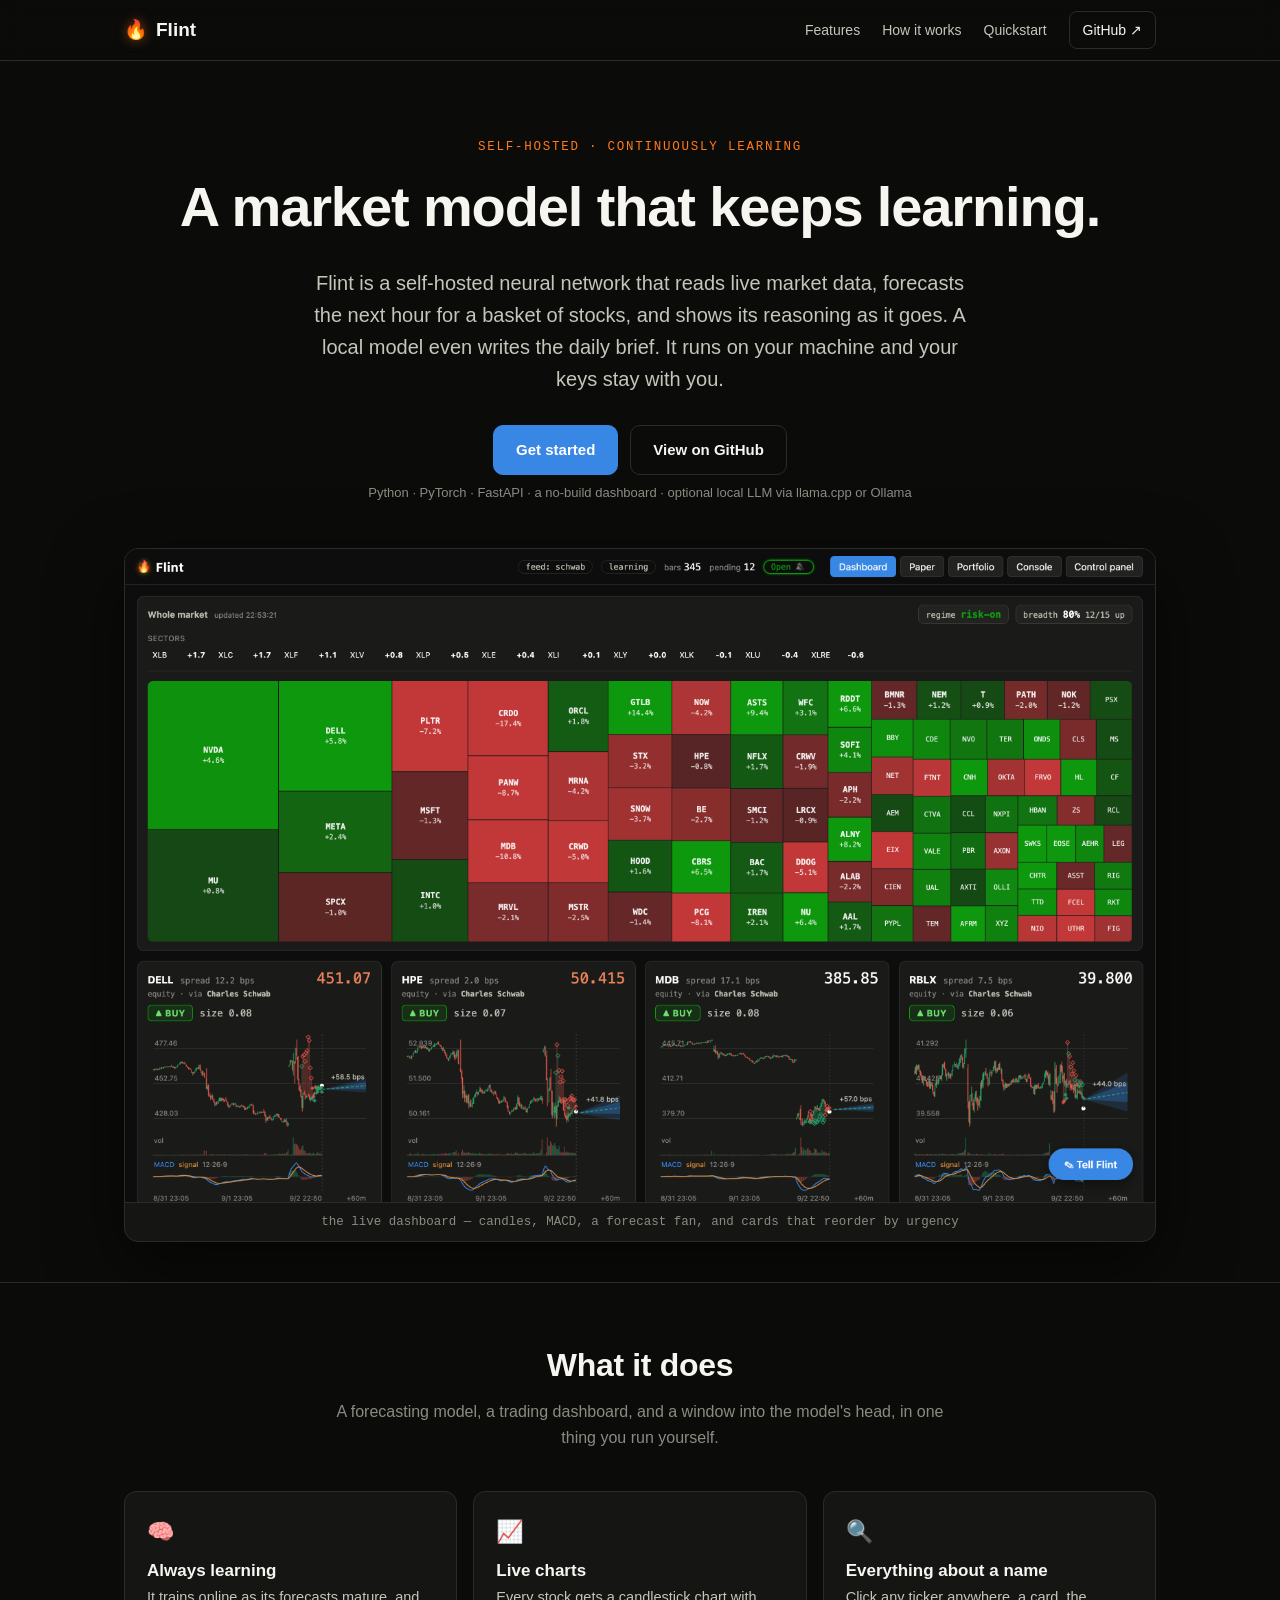
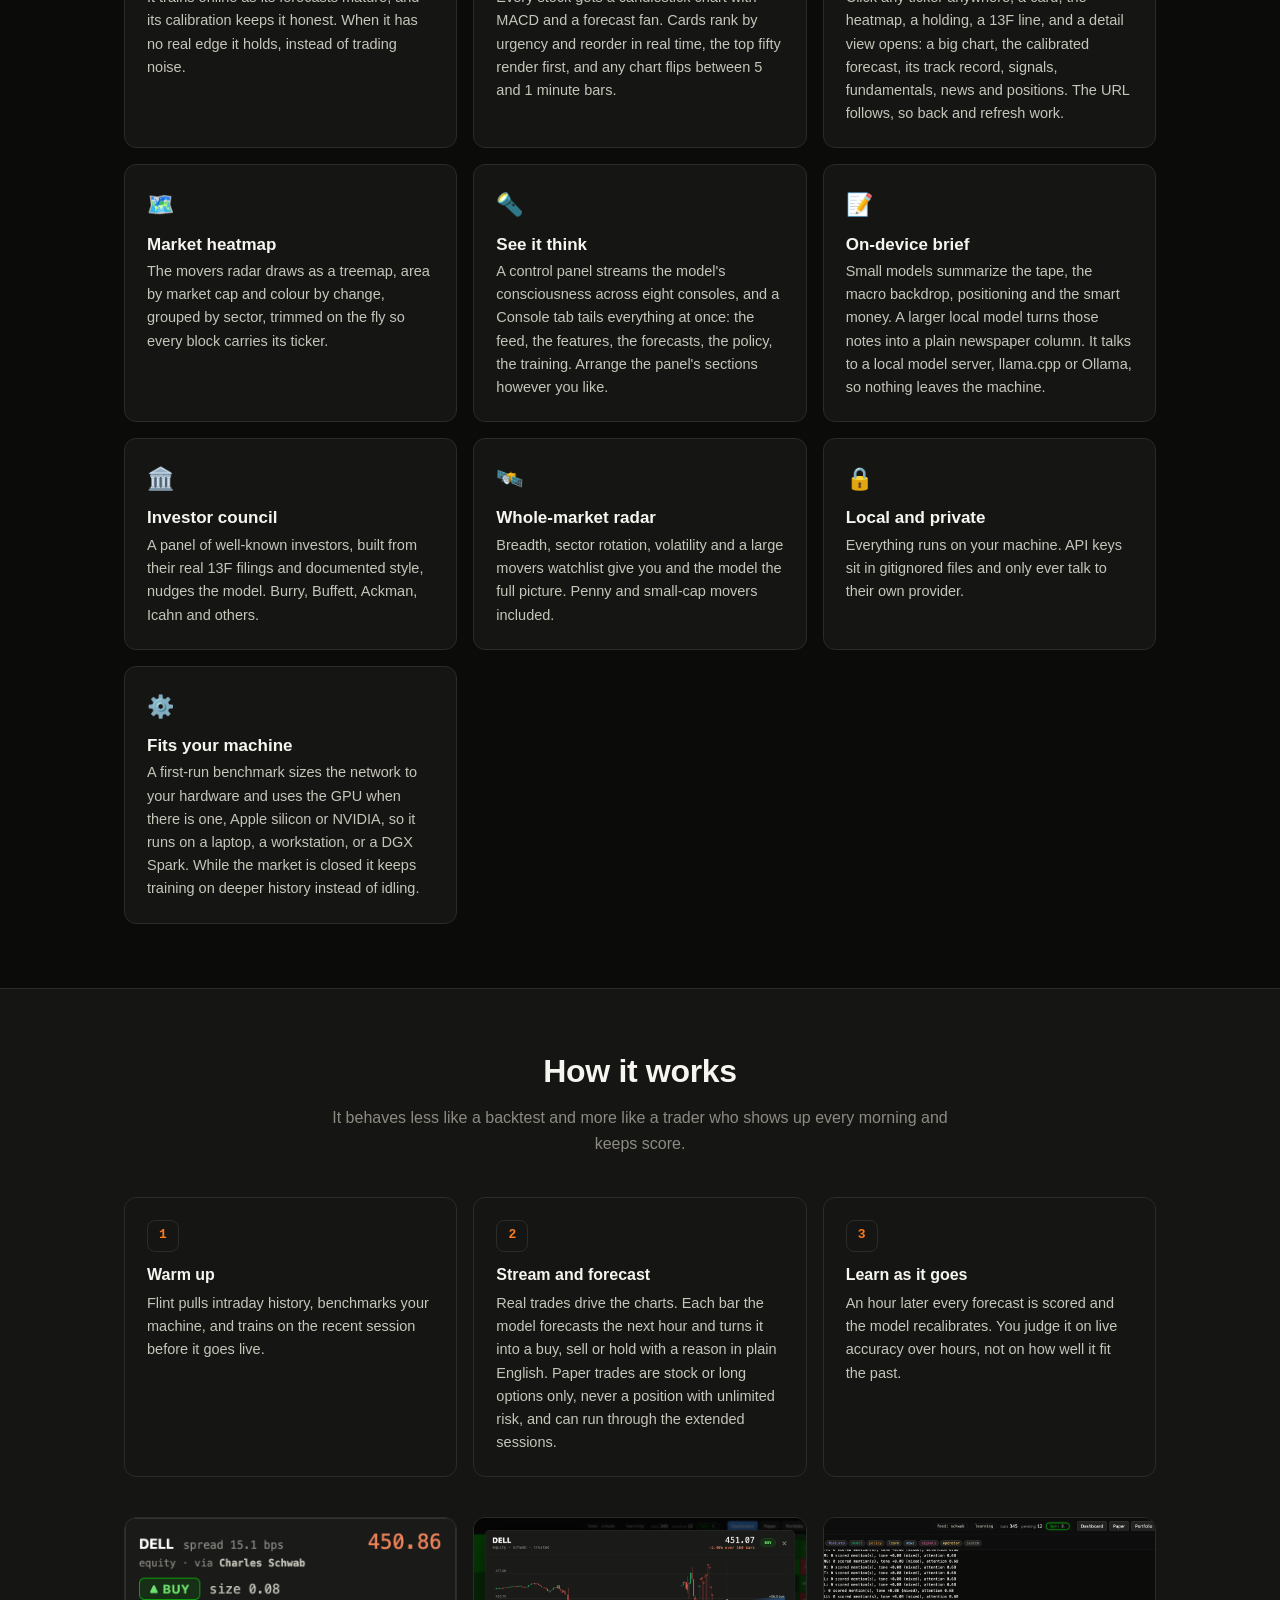
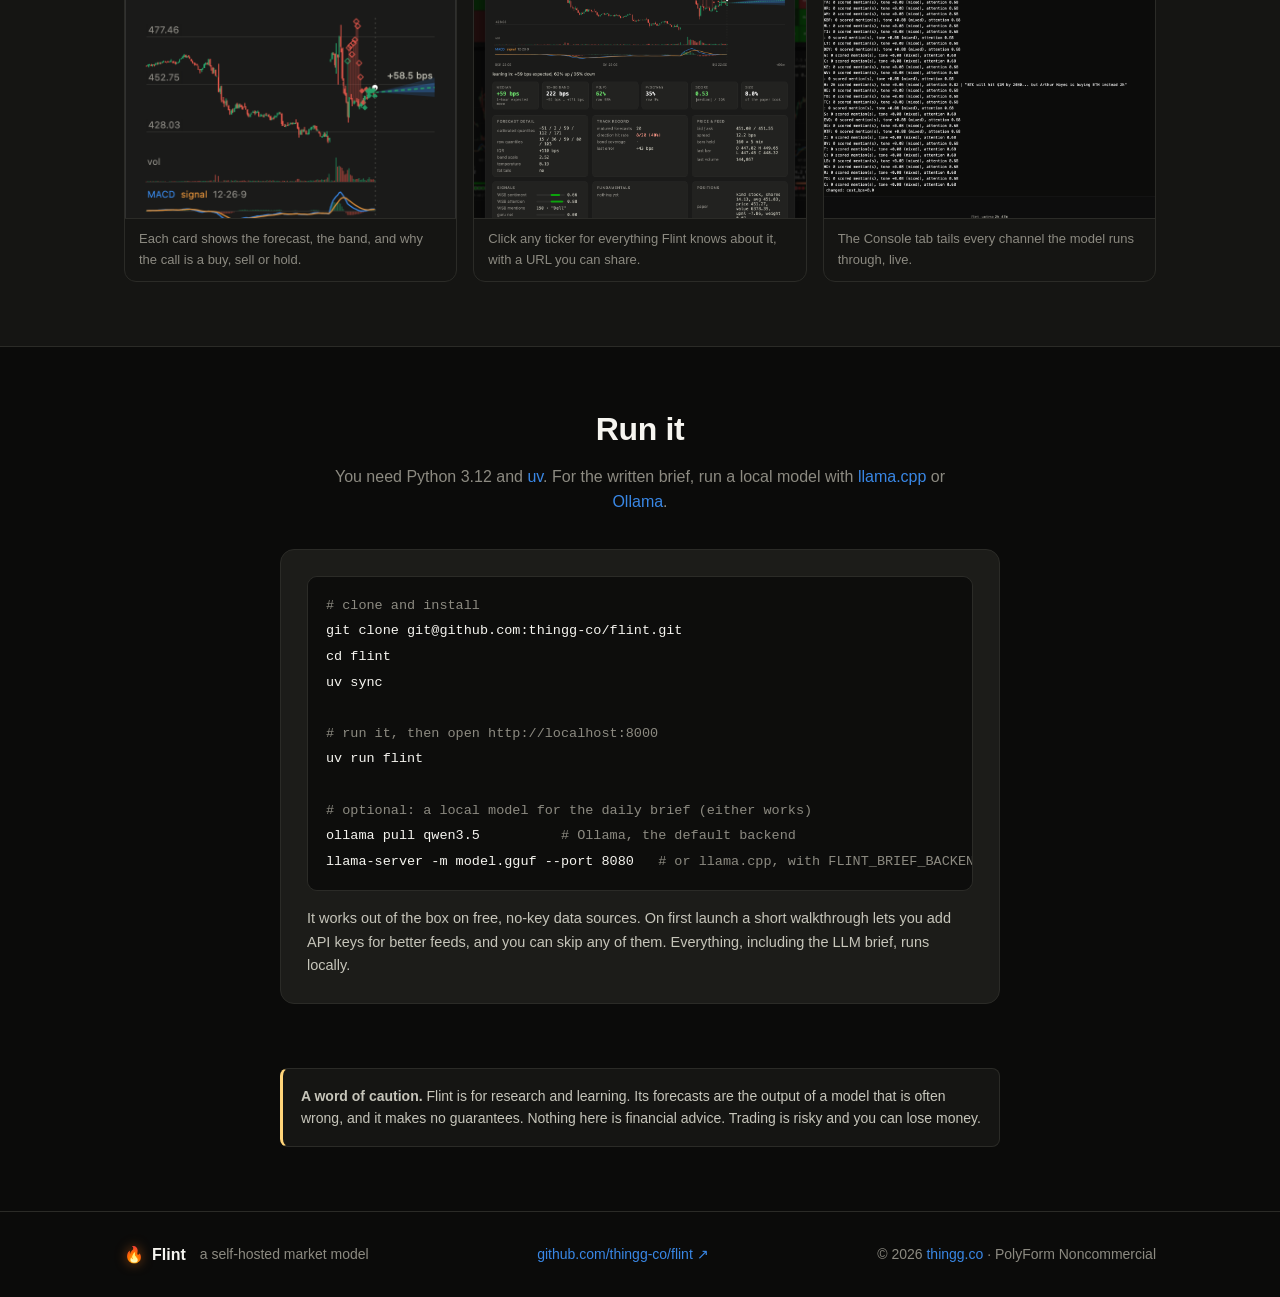
==== commit ad09303e: "0.4.2: card shot without the floating button, even showcase heights, notice in the README and dashbo" ====
--- a/docs/index.html
+++ b/docs/index.html
@@ -95,7 +95,8 @@
   footer .copy{margin-left:auto;color:var(--muted,#898781)}
   @media(max-width:760px){.showcase{grid-template-columns:1fr}}
   .showcase figure{margin:0;background:var(--surface);border:1px solid var(--border);border-radius:12px;overflow:hidden}
-  .showcase img{display:block;width:100%;height:auto}
+  .showcase img{display:block;width:100%;height:300px;object-fit:cover;object-position:top}
+  @media(max-width:760px){.showcase img{height:auto}}
   .showcase figcaption{font-size:13px;color:var(--muted);padding:10px 14px;border-top:1px solid var(--border)}
 
   /* quickstart */
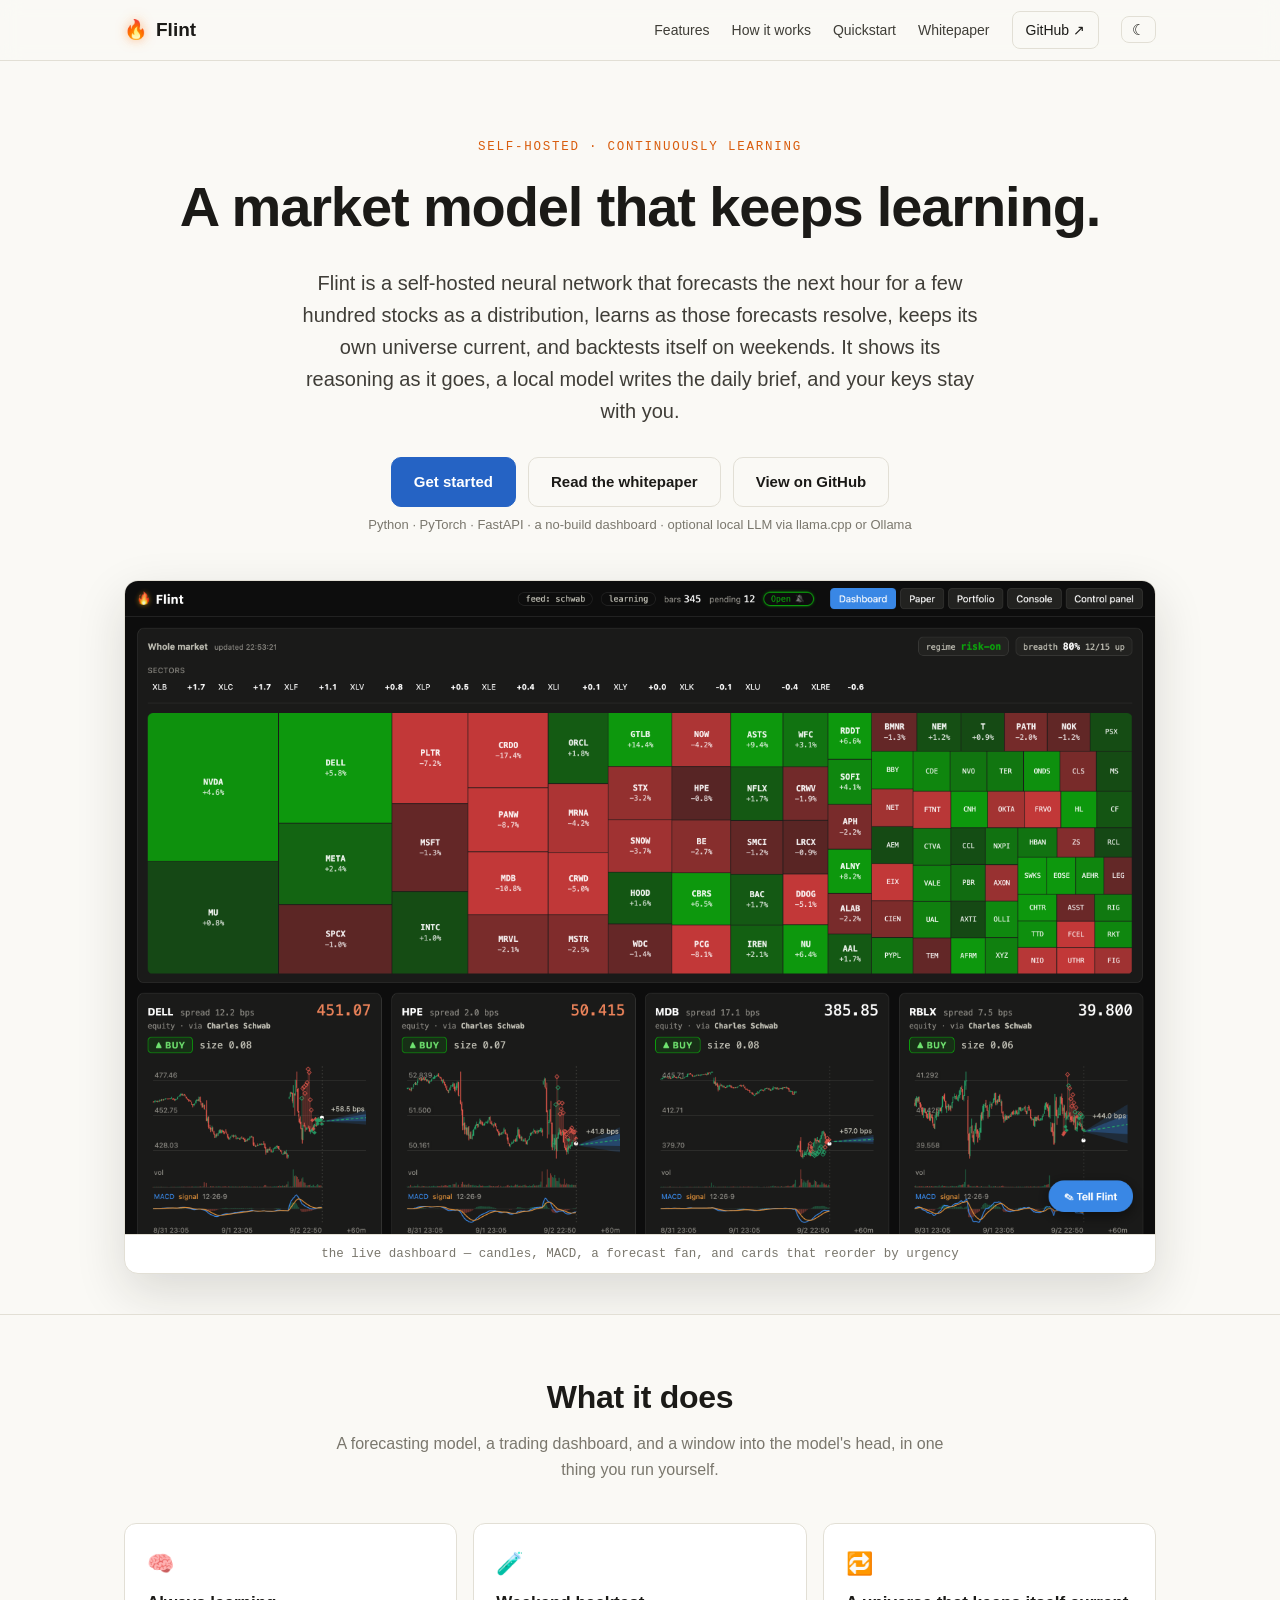
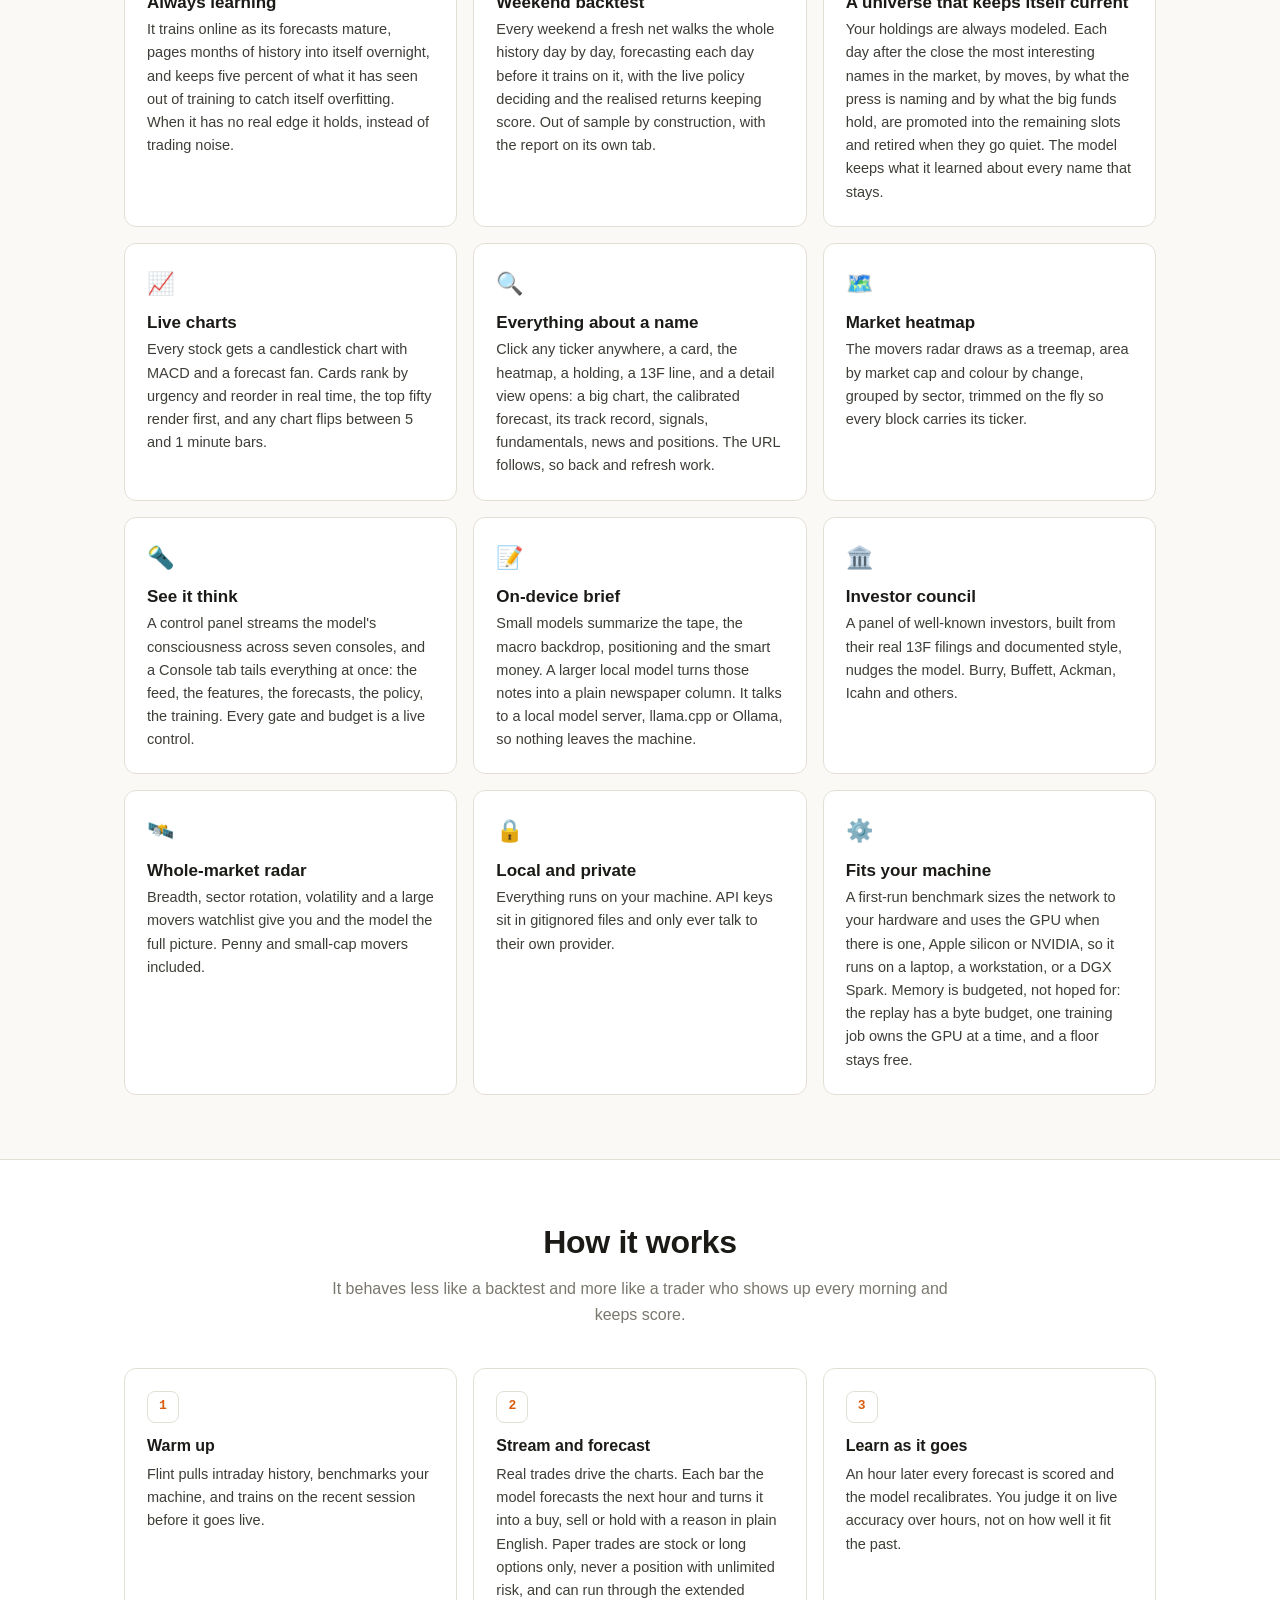
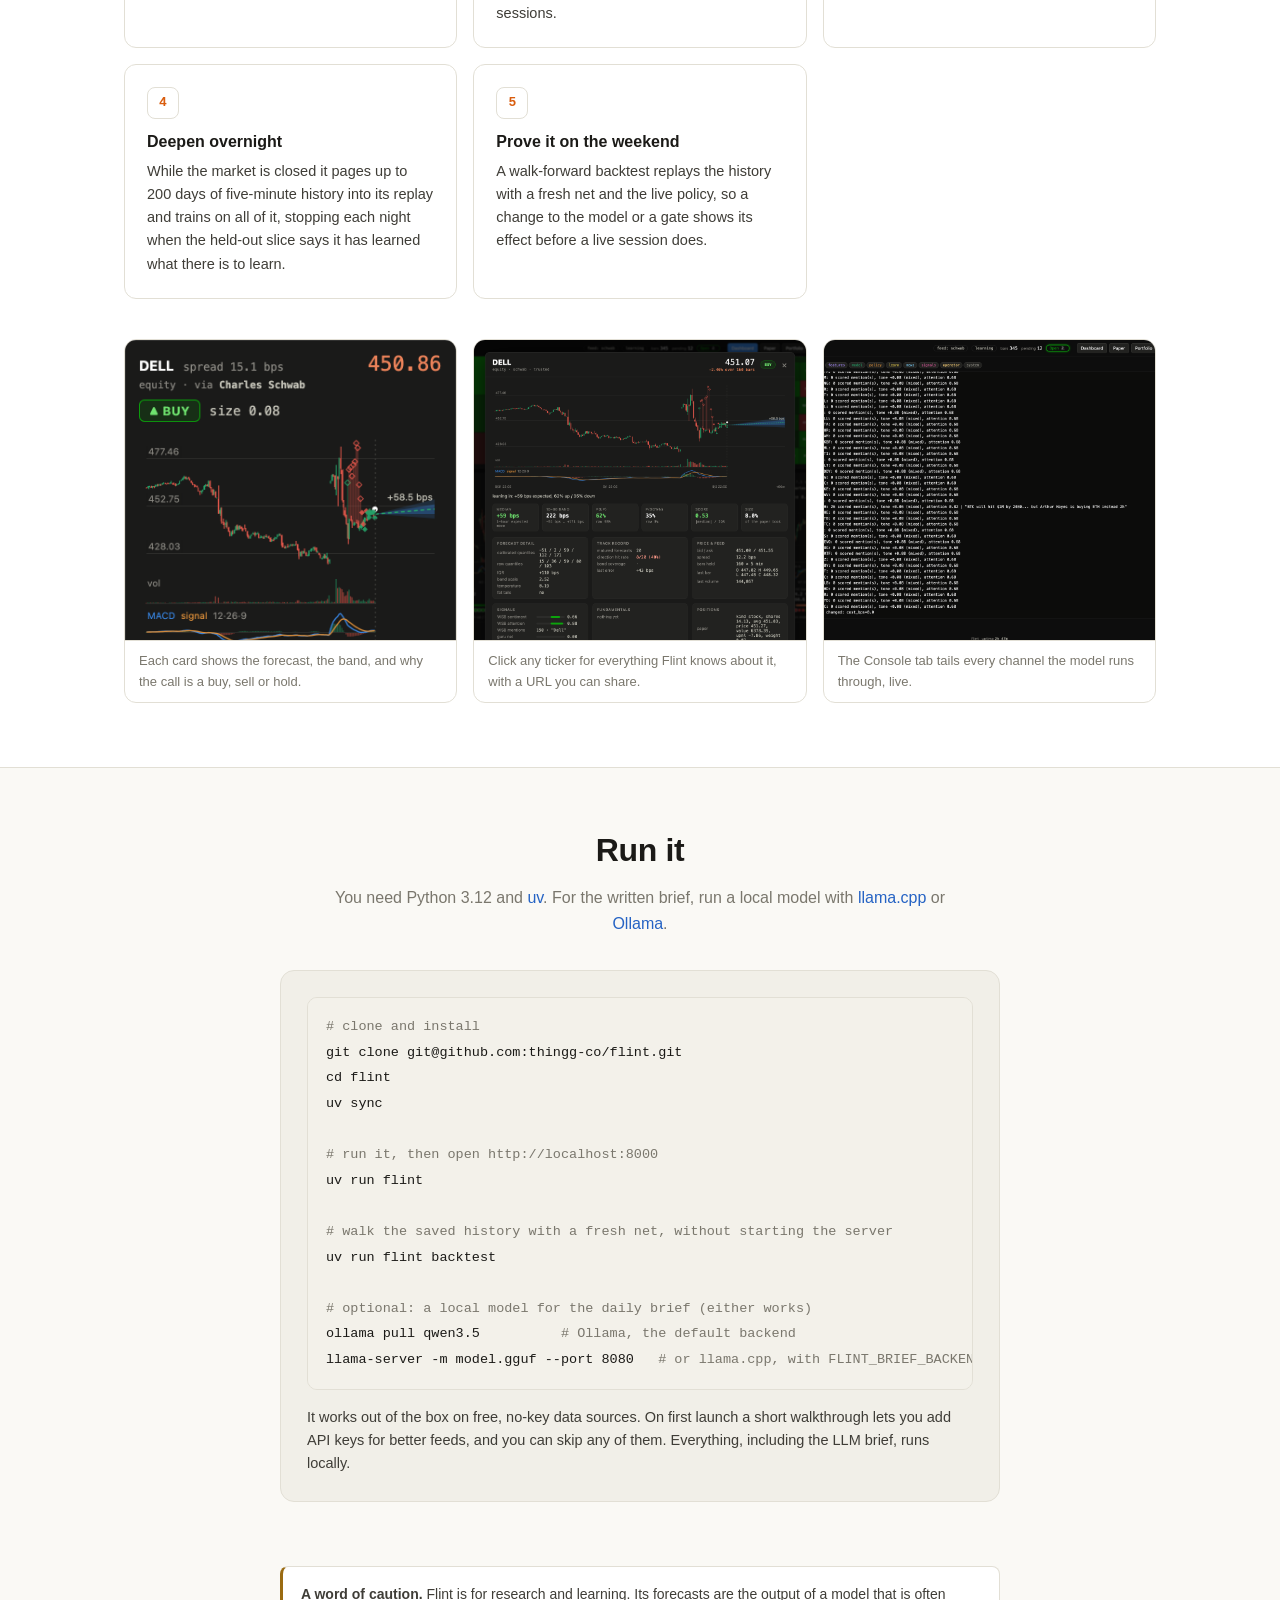
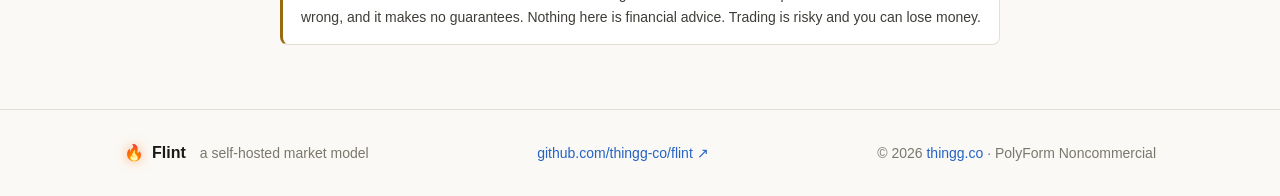
==== commit 16135f47: "site: the whitepaper, light and dark mode, homepage copy for 0.5.13 docs/whitepaper.html records the" ====
--- a/docs/index.html
+++ b/docs/index.html
@@ -12,19 +12,38 @@
   gtag('config', 'G-0W099NHD80');
 </script>
 <title>Flint — a market model that keeps learning</title>
-<meta name="description" content="Flint is a self-hosted neural network that reads live market data, forecasts the next hour for a basket of stocks, and shows its reasoning as it goes. Runs on your machine; your keys stay with you.">
+<meta name="description" content="Flint is a self-hosted neural network that forecasts the next hour for a few hundred stocks as a distribution, learns as those forecasts resolve, keeps its own universe current, and backtests itself on weekends. Runs on your machine; your keys stay with you.">
 <meta property="og:title" content="Flint">
-<meta property="og:description" content="A self-hosted, continuously learning market model with a live dashboard, an on-device LLM brief, and an investor council overlay.">
+<meta property="og:description" content="A self-hosted, continuously learning market model with calibrated forecasts, a self-updating universe, a weekend walk-forward backtest, a live dashboard and an on-device brief.">
 <meta property="og:type" content="website">
 <link rel="icon" href="data:image/svg+xml,<svg xmlns='http://www.w3.org/2000/svg' viewBox='0 0 100 100'><text y='.9em' font-size='90'>🔥</text></svg>">
+<script src="theme.js"></script>
 <style>
   :root{
     --bg:#0b0b0a; --surface:#151513; --surface2:#1c1c19; --border:#2b2b27;
     --ink:#f6f5f0; --ink2:#c6c5ba; --muted:#8c8a81;
     --blue:#3987e5; --green:#26a269; --red:#e0574b; --fire:#ff7a1a; --gold:#ffd479;
+    --code-bg:#0d0d0c; --shadow:0 24px 70px rgba(0,0,0,.55);
     --sans:-apple-system,BlinkMacSystemFont,"Segoe UI",Roboto,Helvetica,Arial,sans-serif;
     --mono:ui-monospace,SFMono-Regular,"SF Mono",Menlo,Consolas,monospace;
     --max:1080px;
+    color-scheme:dark;
+  }
+  @media (prefers-color-scheme: light){
+    :root:not([data-theme="dark"]){
+      --bg:#faf9f5; --surface:#ffffff; --surface2:#f1efe8; --border:#e2dfd5;
+      --ink:#1b1a17; --ink2:#3f3d37; --muted:#7a776d;
+      --blue:#2563c4; --green:#1e8449; --red:#c23b30; --fire:#d95d0e; --gold:#9a6b12;
+      --code-bg:#f3f1ea; --shadow:0 18px 50px rgba(27,26,23,.14);
+      color-scheme:light;
+    }
+  }
+  :root[data-theme="light"]{
+    --bg:#faf9f5; --surface:#ffffff; --surface2:#f1efe8; --border:#e2dfd5;
+    --ink:#1b1a17; --ink2:#3f3d37; --muted:#7a776d;
+    --blue:#2563c4; --green:#1e8449; --red:#c23b30; --fire:#d95d0e; --gold:#9a6b12;
+    --code-bg:#f3f1ea; --shadow:0 18px 50px rgba(27,26,23,.14);
+    color-scheme:light;
   }
   *{box-sizing:border-box}
   html{scroll-behavior:smooth}
@@ -37,7 +56,7 @@
   .mono{font-family:var(--mono)}
 
   /* nav */
-  header.nav{position:sticky;top:0;z-index:10;background:rgba(11,11,10,.82);backdrop-filter:blur(10px);
+  header.nav{position:sticky;top:0;z-index:10;background:color-mix(in srgb,var(--bg) 84%,transparent);backdrop-filter:blur(10px);
     border-bottom:1px solid var(--border)}
   .nav .wrap{display:flex;align-items:center;gap:18px;height:60px}
   .brand{font-weight:700;font-size:19px;color:var(--ink);display:flex;align-items:center;gap:8px}
@@ -46,6 +65,8 @@
   .nav nav a{color:var(--ink2)}
   .nav .gh{border:1px solid var(--border);border-radius:8px;padding:7px 13px;color:var(--ink)}
   .nav .gh:hover{border-color:var(--ink2);text-decoration:none}
+  .nav .tgl{border:1px solid var(--border);border-radius:8px;padding:5px 10px;background:transparent;color:var(--ink);font:inherit;font-size:15px;line-height:1;cursor:pointer}
+  .nav .tgl:hover{border-color:var(--ink2)}
   @media(max-width:640px){.nav nav a.hide-sm{display:none}}
 
   /* hero */
@@ -64,7 +85,7 @@
   .btn.ghost:hover{border-color:var(--ink2);text-decoration:none}
   .hero-note{font-size:13px;color:var(--muted);margin-top:6px}
   .shot{margin-top:44px;border:1px solid var(--border);border-radius:14px;overflow:hidden;
-    box-shadow:0 24px 70px rgba(0,0,0,.55);background:var(--surface)}
+    box-shadow:var(--shadow);background:var(--surface)}
   .shot img{display:block;width:100%;height:auto}
   .shot .cap{font-size:12.5px;color:var(--muted);padding:9px 14px;border-top:1px solid var(--border);font-family:var(--mono)}
 
@@ -101,7 +122,7 @@
 
   /* quickstart */
   .qs{background:var(--surface2);border:1px solid var(--border);border-radius:14px;padding:26px;max-width:720px;margin:34px auto 0}
-  pre{background:#0d0d0c;border:1px solid var(--border);border-radius:10px;padding:16px 18px;overflow-x:auto;margin:0}
+  pre{background:var(--code-bg);border:1px solid var(--border);border-radius:10px;padding:16px 18px;overflow-x:auto;margin:0}
   code{font-family:var(--mono);font-size:13.5px;color:var(--ink)}
   pre .c{color:var(--muted)}
   pre .p{color:var(--fire)}
@@ -125,7 +146,9 @@
       <a class="hide-sm" href="#features">Features</a>
       <a class="hide-sm" href="#how">How it works</a>
       <a class="hide-sm" href="#quickstart">Quickstart</a>
+      <a class="hide-sm" href="whitepaper.html">Whitepaper</a>
       <a class="gh" href="https://github.com/thingg-co/flint">GitHub ↗</a>
+      <button id="theme-toggle" class="tgl" type="button" aria-label="Switch theme">☀</button>
     </nav>
   </div>
 </header>
@@ -134,11 +157,13 @@
   <div class="wrap">
     <div class="eyebrow">self-hosted · continuously learning</div>
     <h1>A market model that keeps learning.</h1>
-    <p class="lede">Flint is a self-hosted neural network that reads live market data, forecasts the next
-      hour for a basket of stocks, and shows its reasoning as it goes. A local model even writes the daily
-      brief. It runs on your machine and your keys stay with you.</p>
+    <p class="lede">Flint is a self-hosted neural network that forecasts the next hour for a few hundred
+      stocks as a distribution, learns as those forecasts resolve, keeps its own universe current, and
+      backtests itself on weekends. It shows its reasoning as it goes, a local model writes the daily
+      brief, and your keys stay with you.</p>
     <div class="cta">
       <a class="btn primary" href="#quickstart">Get started</a>
+      <a class="btn ghost" href="whitepaper.html">Read the whitepaper</a>
       <a class="btn ghost" href="https://github.com/thingg-co/flint">View on GitHub</a>
     </div>
     <div class="hero-note">Python · PyTorch · FastAPI · a no-build dashboard · optional local LLM via llama.cpp or Ollama</div>
@@ -154,16 +179,18 @@
     <h2>What it does</h2>
     <p class="sub">A forecasting model, a trading dashboard, and a window into the model's head, in one thing you run yourself.</p>
     <div class="grid">
-      <div class="feat"><div class="ic">🧠</div><h3>Always learning</h3><p>It trains online as its forecasts mature, and its calibration keeps it honest. When it has no real edge it holds, instead of trading noise.</p></div>
+      <div class="feat"><div class="ic">🧠</div><h3>Always learning</h3><p>It trains online as its forecasts mature, pages months of history into itself overnight, and keeps five percent of what it has seen out of training to catch itself overfitting. When it has no real edge it holds, instead of trading noise.</p></div>
+      <div class="feat"><div class="ic">🧪</div><h3>Weekend backtest</h3><p>Every weekend a fresh net walks the whole history day by day, forecasting each day before it trains on it, with the live policy deciding and the realised returns keeping score. Out of sample by construction, with the report on its own tab.</p></div>
+      <div class="feat"><div class="ic">🔁</div><h3>A universe that keeps itself current</h3><p>Your holdings are always modeled. Each day after the close the most interesting names in the market, by moves, by what the press is naming and by what the big funds hold, are promoted into the remaining slots and retired when they go quiet. The model keeps what it learned about every name that stays.</p></div>
       <div class="feat"><div class="ic">📈</div><h3>Live charts</h3><p>Every stock gets a candlestick chart with MACD and a forecast fan. Cards rank by urgency and reorder in real time, the top fifty render first, and any chart flips between 5 and 1 minute bars.</p></div>
       <div class="feat"><div class="ic">🔍</div><h3>Everything about a name</h3><p>Click any ticker anywhere, a card, the heatmap, a holding, a 13F line, and a detail view opens: a big chart, the calibrated forecast, its track record, signals, fundamentals, news and positions. The URL follows, so back and refresh work.</p></div>
       <div class="feat"><div class="ic">🗺️</div><h3>Market heatmap</h3><p>The movers radar draws as a treemap, area by market cap and colour by change, grouped by sector, trimmed on the fly so every block carries its ticker.</p></div>
-      <div class="feat"><div class="ic">🔦</div><h3>See it think</h3><p>A control panel streams the model's consciousness across eight consoles, and a Console tab tails everything at once: the feed, the features, the forecasts, the policy, the training. Arrange the panel's sections however you like.</p></div>
+      <div class="feat"><div class="ic">🔦</div><h3>See it think</h3><p>A control panel streams the model's consciousness across seven consoles, and a Console tab tails everything at once: the feed, the features, the forecasts, the policy, the training. Every gate and budget is a live control.</p></div>
       <div class="feat"><div class="ic">📝</div><h3>On-device brief</h3><p>Small models summarize the tape, the macro backdrop, positioning and the smart money. A larger local model turns those notes into a plain newspaper column. It talks to a local model server, llama.cpp or Ollama, so nothing leaves the machine.</p></div>
       <div class="feat"><div class="ic">🏛️</div><h3>Investor council</h3><p>A panel of well-known investors, built from their real 13F filings and documented style, nudges the model. Burry, Buffett, Ackman, Icahn and others.</p></div>
       <div class="feat"><div class="ic">🛰️</div><h3>Whole-market radar</h3><p>Breadth, sector rotation, volatility and a large movers watchlist give you and the model the full picture. Penny and small-cap movers included.</p></div>
       <div class="feat"><div class="ic">🔒</div><h3>Local and private</h3><p>Everything runs on your machine. API keys sit in gitignored files and only ever talk to their own provider.</p></div>
-      <div class="feat"><div class="ic">⚙️</div><h3>Fits your machine</h3><p>A first-run benchmark sizes the network to your hardware and uses the GPU when there is one, Apple silicon or NVIDIA, so it runs on a laptop, a workstation, or a DGX Spark. While the market is closed it keeps training on deeper history instead of idling.</p></div>
+      <div class="feat"><div class="ic">⚙️</div><h3>Fits your machine</h3><p>A first-run benchmark sizes the network to your hardware and uses the GPU when there is one, Apple silicon or NVIDIA, so it runs on a laptop, a workstation, or a DGX Spark. Memory is budgeted, not hoped for: the replay has a byte budget, one training job owns the GPU at a time, and a floor stays free.</p></div>
     </div>
   </div>
 </section>
@@ -176,6 +203,8 @@
       <div class="step"><h3>Warm up</h3><p>Flint pulls intraday history, benchmarks your machine, and trains on the recent session before it goes live.</p></div>
       <div class="step"><h3>Stream and forecast</h3><p>Real trades drive the charts. Each bar the model forecasts the next hour and turns it into a buy, sell or hold with a reason in plain English. Paper trades are stock or long options only, never a position with unlimited risk, and can run through the extended sessions.</p></div>
       <div class="step"><h3>Learn as it goes</h3><p>An hour later every forecast is scored and the model recalibrates. You judge it on live accuracy over hours, not on how well it fit the past.</p></div>
+      <div class="step"><h3>Deepen overnight</h3><p>While the market is closed it pages up to 200 days of five-minute history into its replay and trains on all of it, stopping each night when the held-out slice says it has learned what there is to learn.</p></div>
+      <div class="step"><h3>Prove it on the weekend</h3><p>A walk-forward backtest replays the history with a fresh net and the live policy, so a change to the model or a gate shows its effect before a live session does.</p></div>
     </div>
     <div class="showcase">
       <figure><img src="img/card.png" alt="A single stock card with candlesticks, MACD, forecast fan and a plain-English rationale"><figcaption>Each card shows the forecast, the band, and why the call is a buy, sell or hold.</figcaption></figure>
@@ -198,6 +227,9 @@
 <span class="c"># run it, then open http://localhost:8000</span>
 uv run flint
 
+<span class="c"># walk the saved history with a fresh net, without starting the server</span>
+uv run flint backtest
+
 <span class="c"># optional: a local model for the daily brief (either works)</span>
 ollama pull qwen3.5          <span class="c"># Ollama, the default backend</span>
 llama-server -m model.gguf --port 8080   <span class="c"># or llama.cpp, with FLINT_BRIEF_BACKEND=openai</span></code></pre>
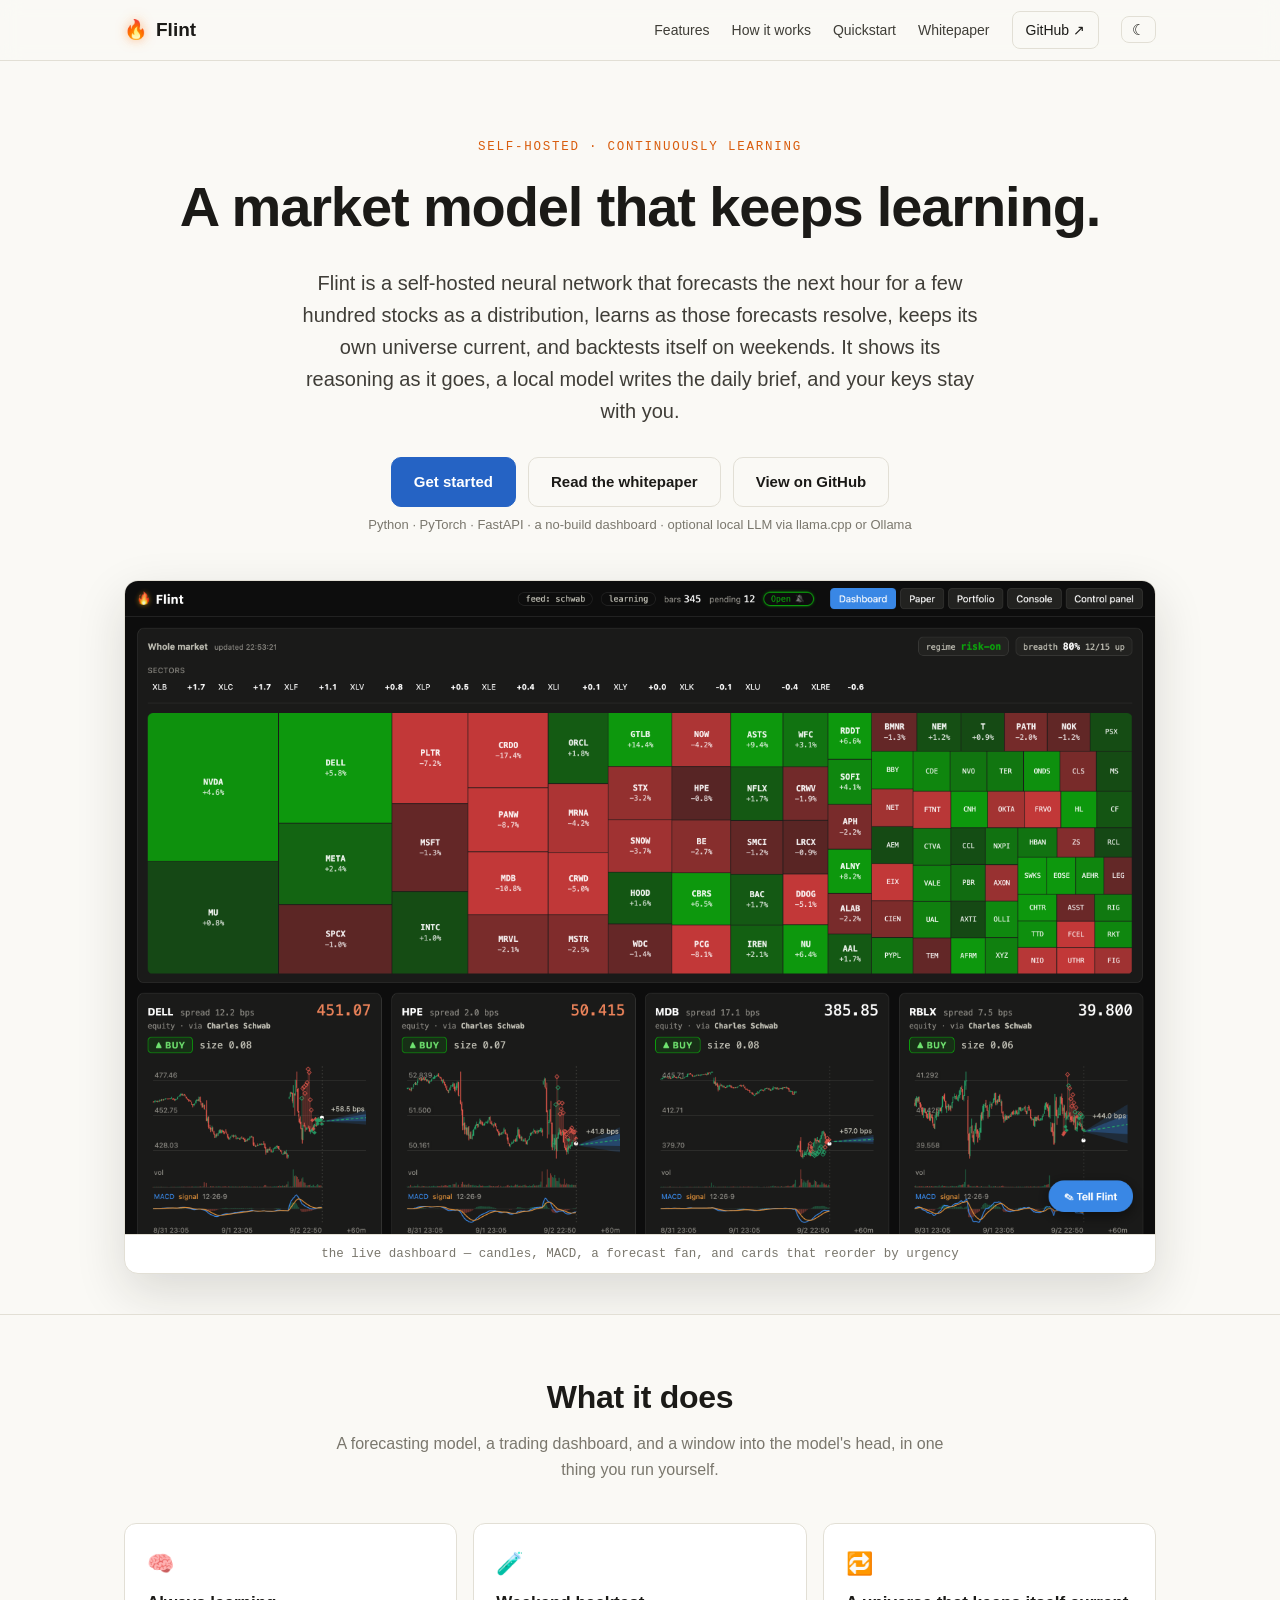
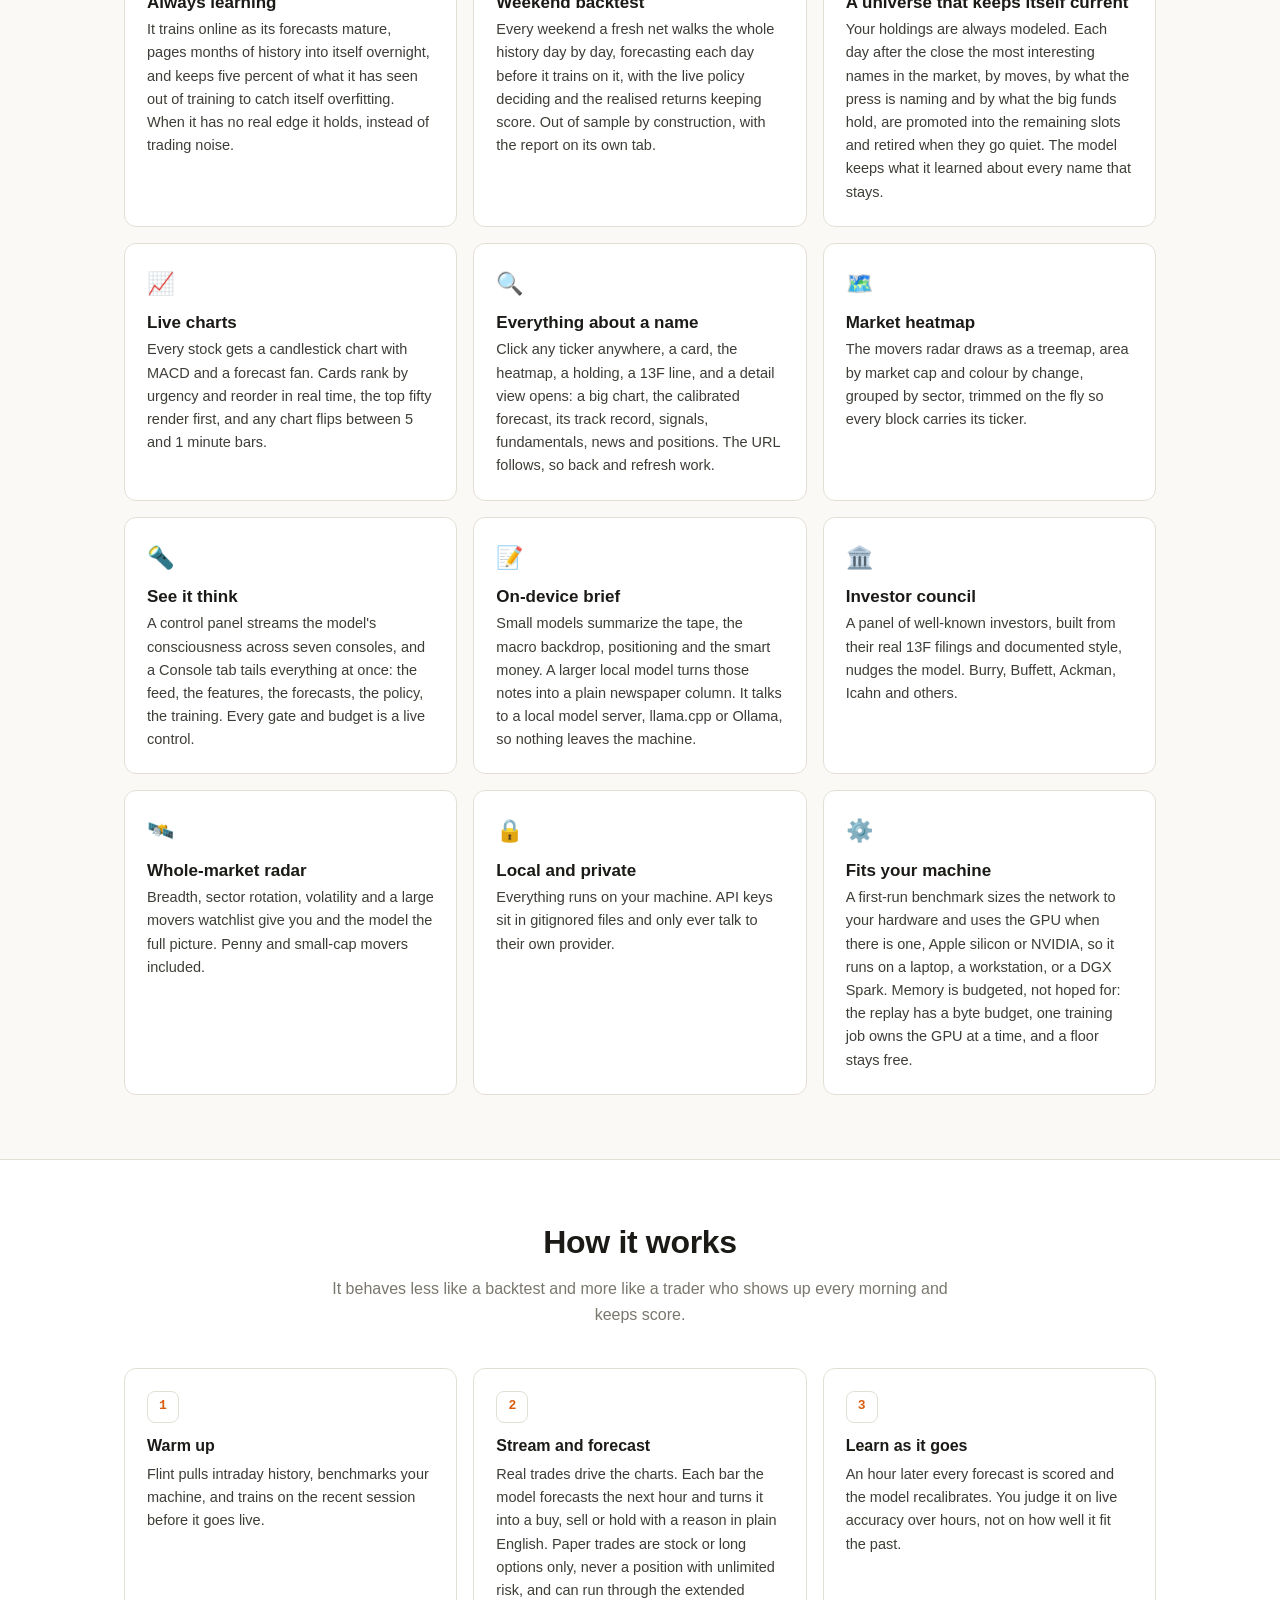
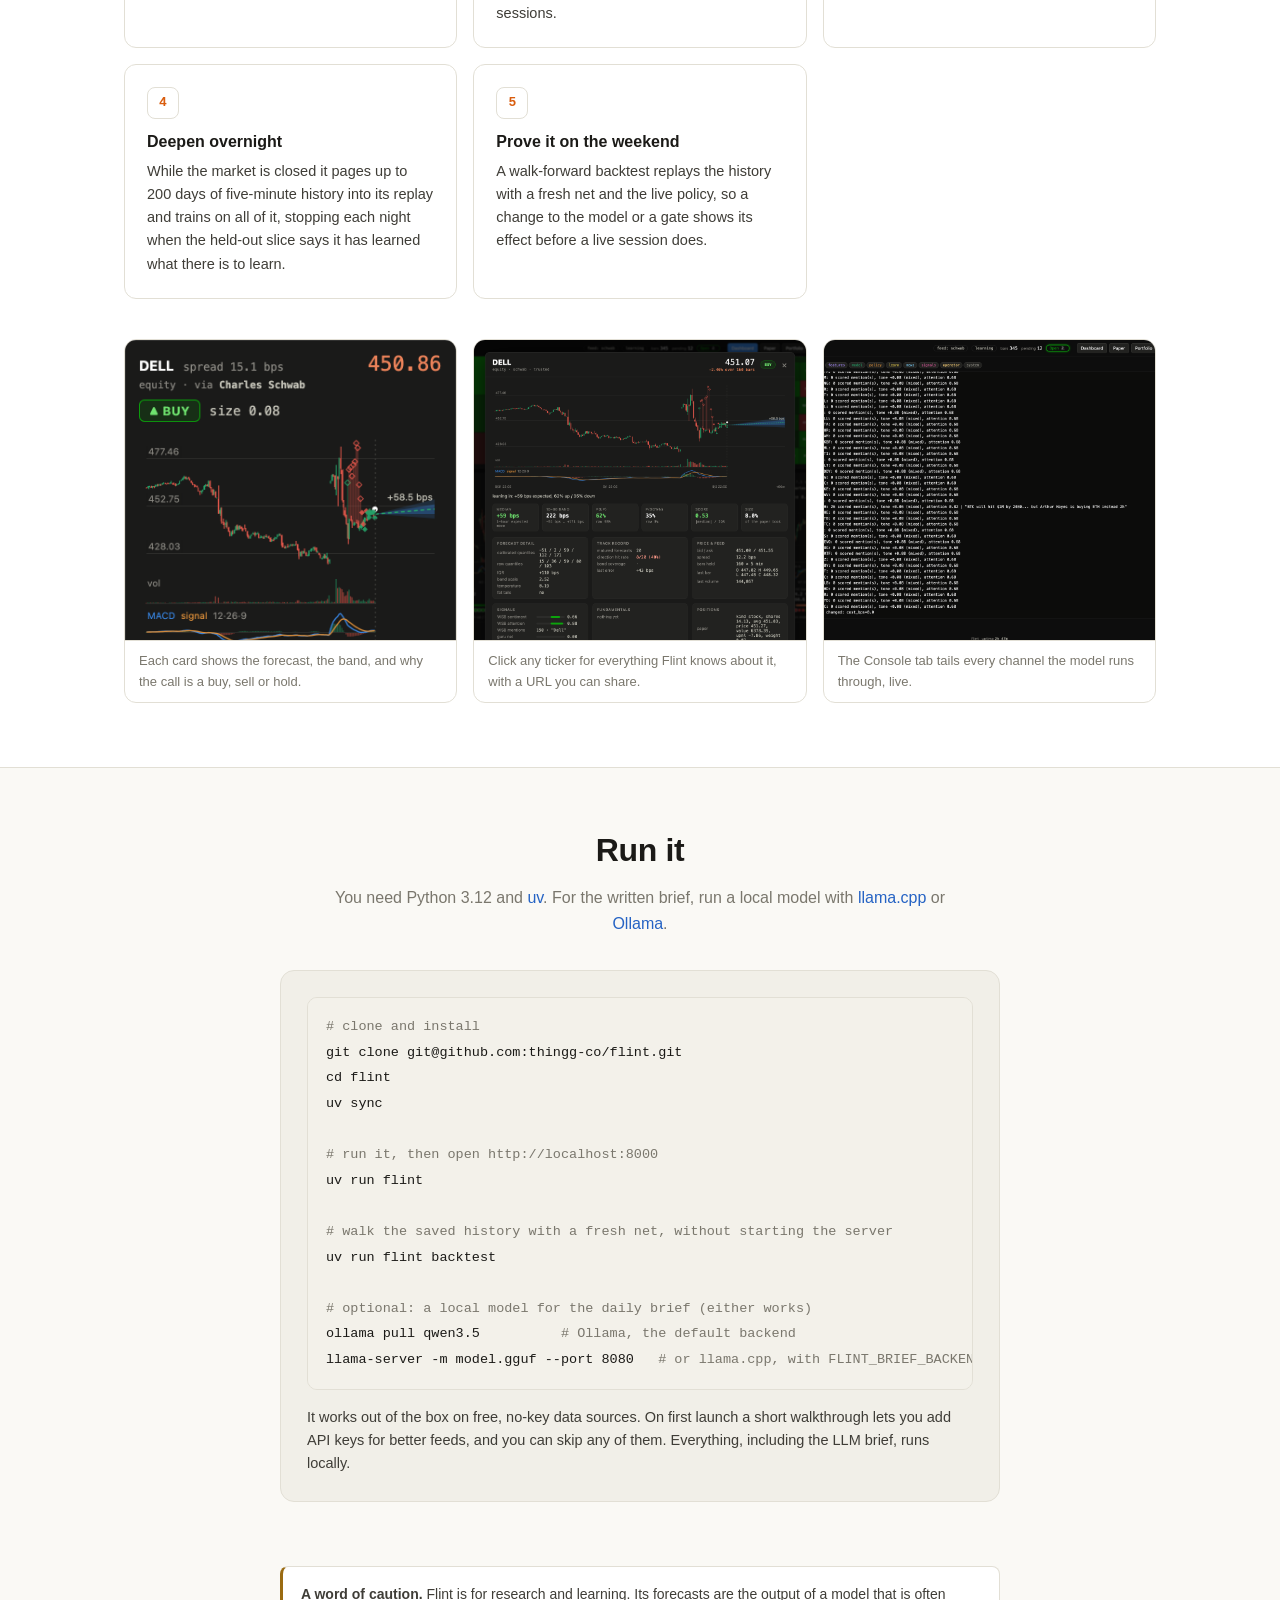
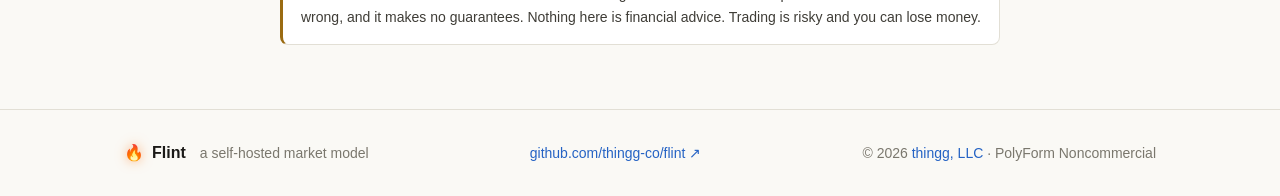
==== commit 75edb9e3: "license: thingg, LLC is the copyright holder everywhere; SPDX license metadata in the packaging The " ====
--- a/docs/index.html
+++ b/docs/index.html
@@ -252,7 +252,7 @@
     <span class="brand"><span class="fire">🔥</span> Flint</span>
     <span>a self-hosted market model</span>
     <a href="https://github.com/thingg-co/flint">github.com/thingg-co/flint ↗</a>
-    <span class="copy">© 2026 <a href="https://thingg.co">thingg.co</a> · PolyForm Noncommercial</span>
+    <span class="copy">© 2026 <a href="https://thingg.co">thingg, LLC</a> · PolyForm Noncommercial</span>
   </div>
 </footer>
 </body>
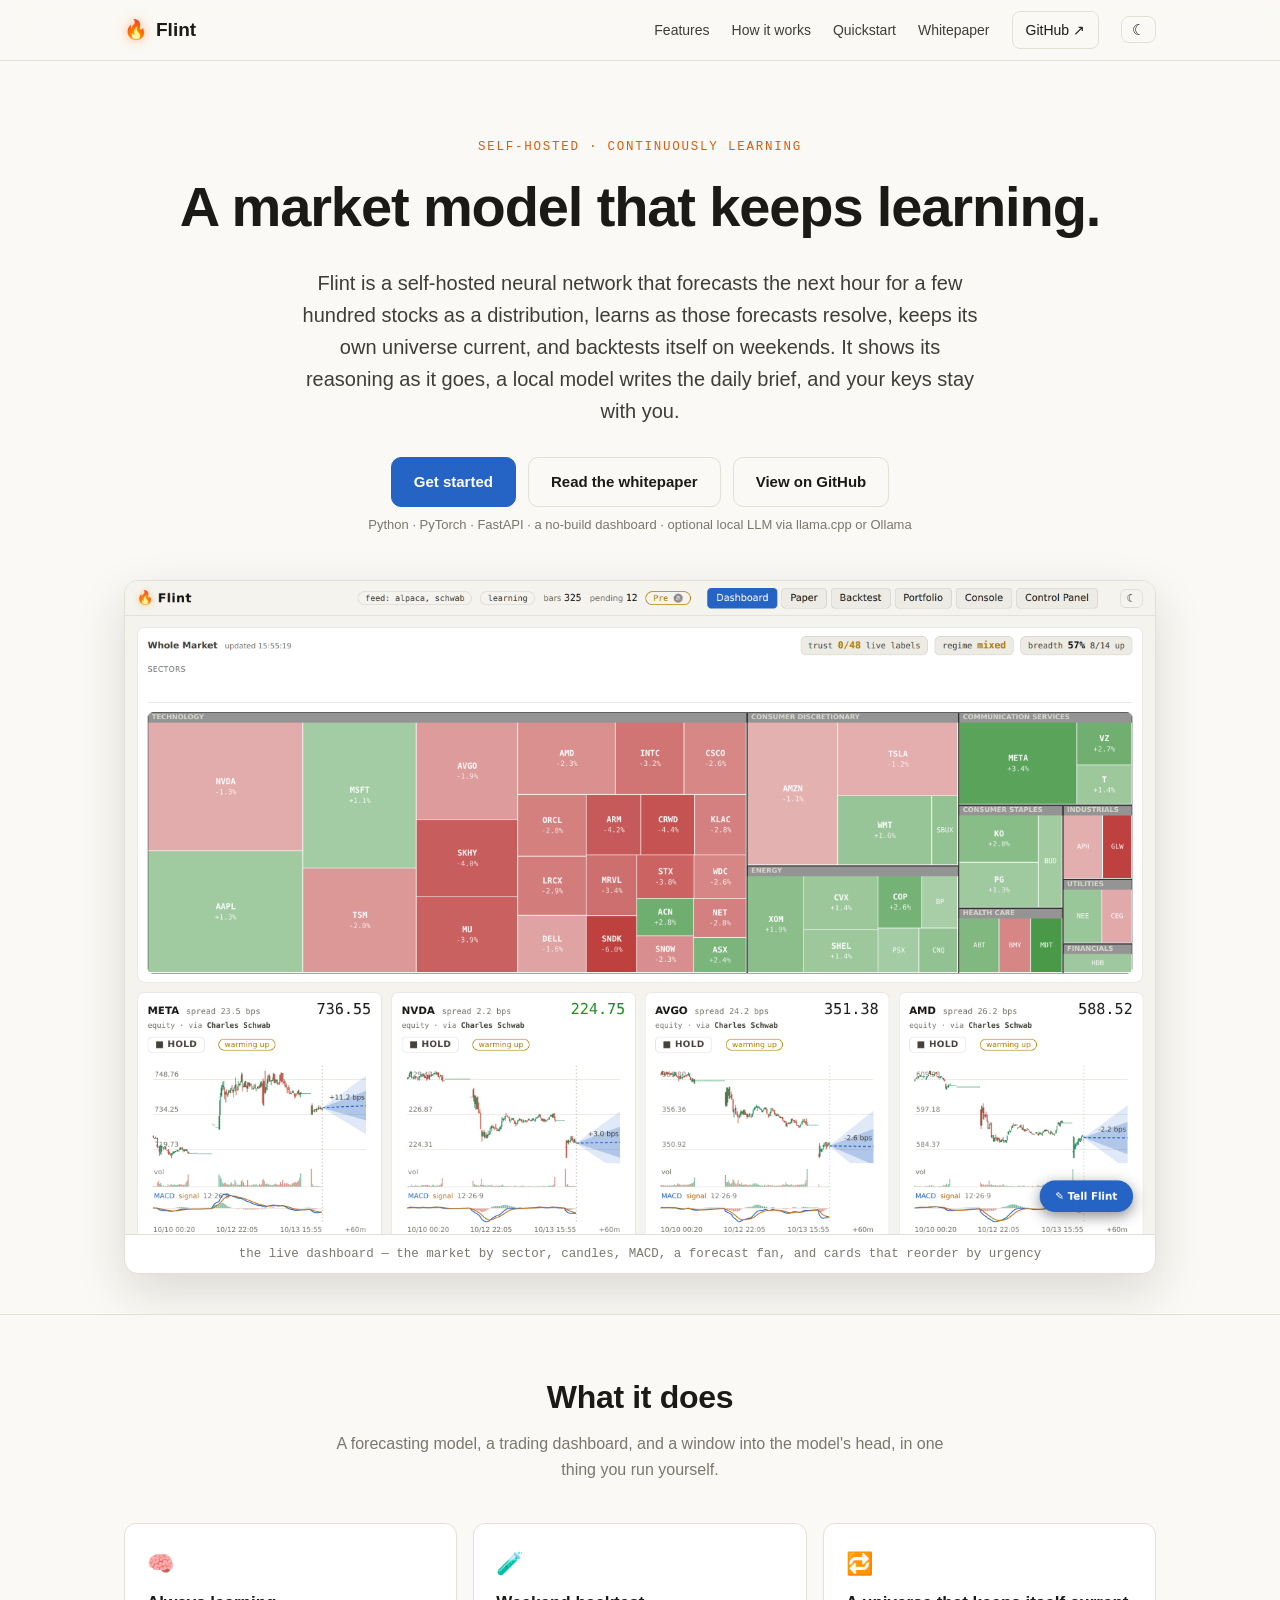
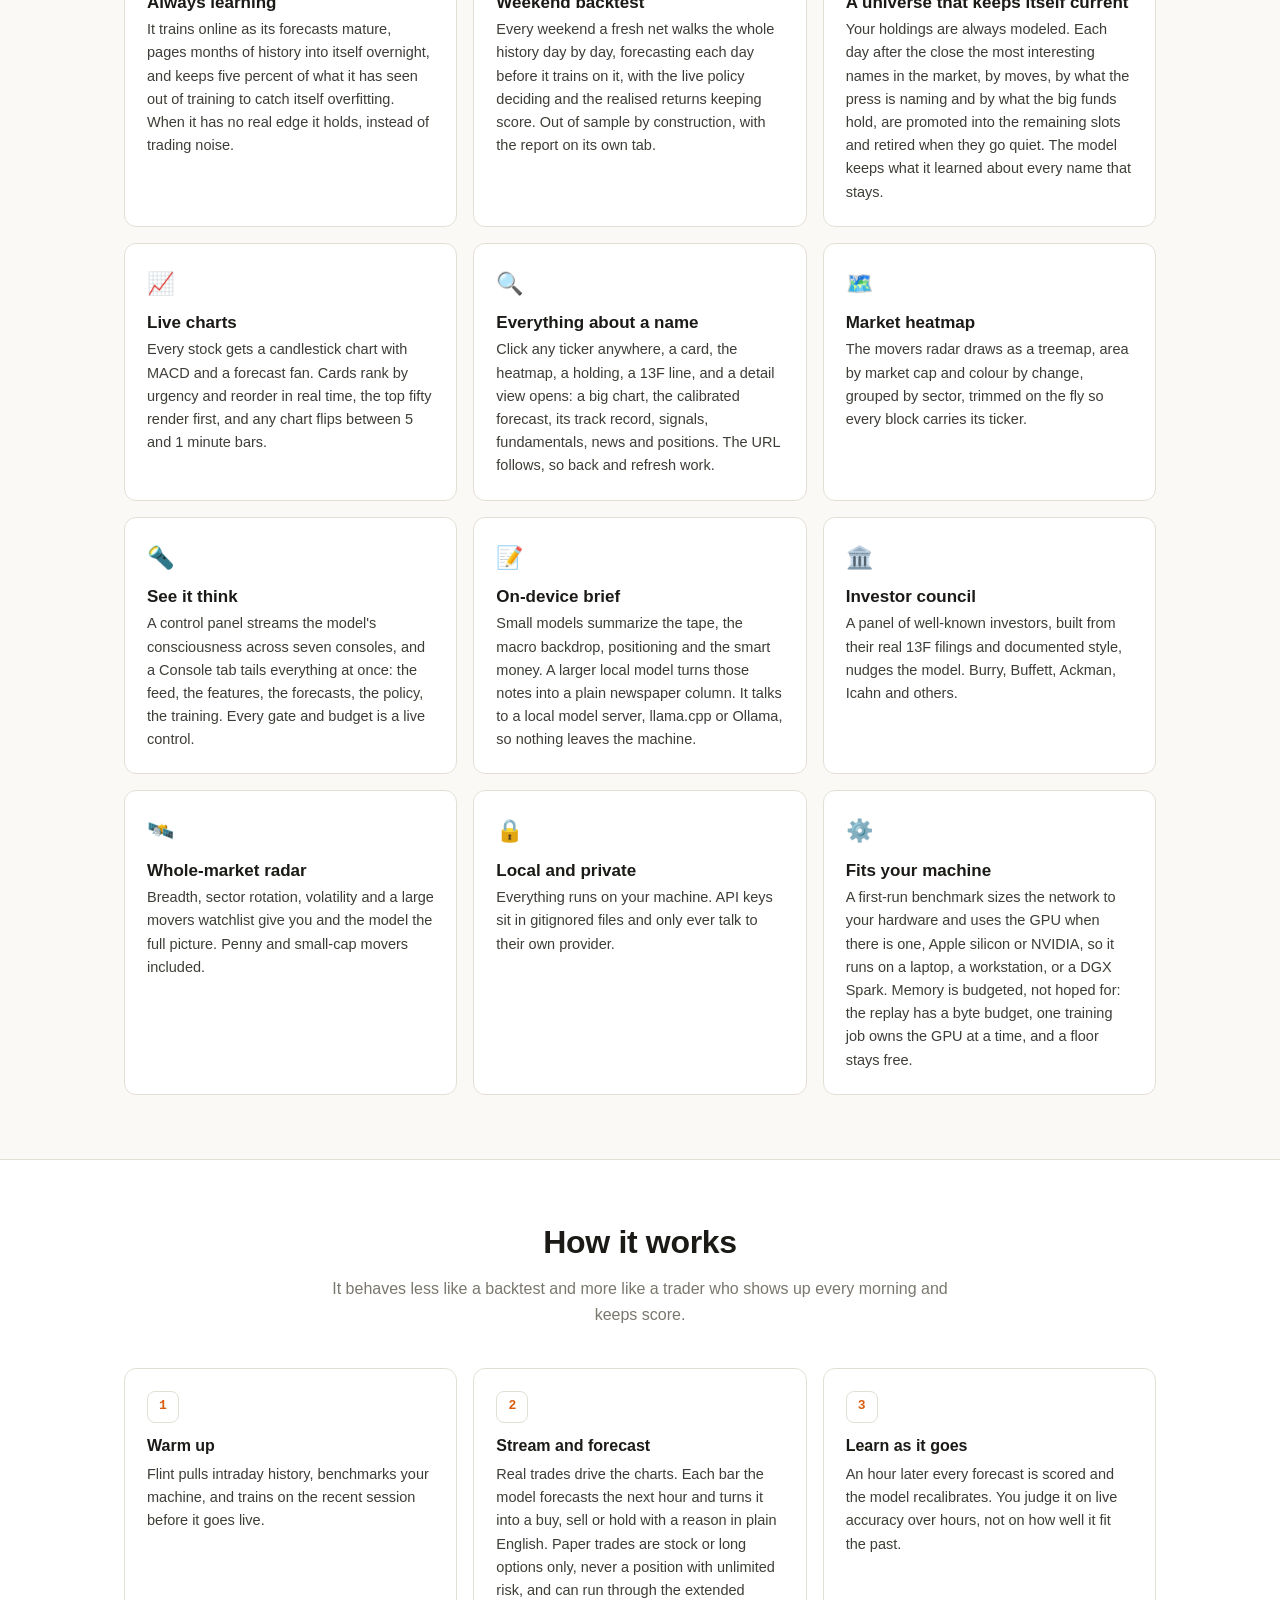
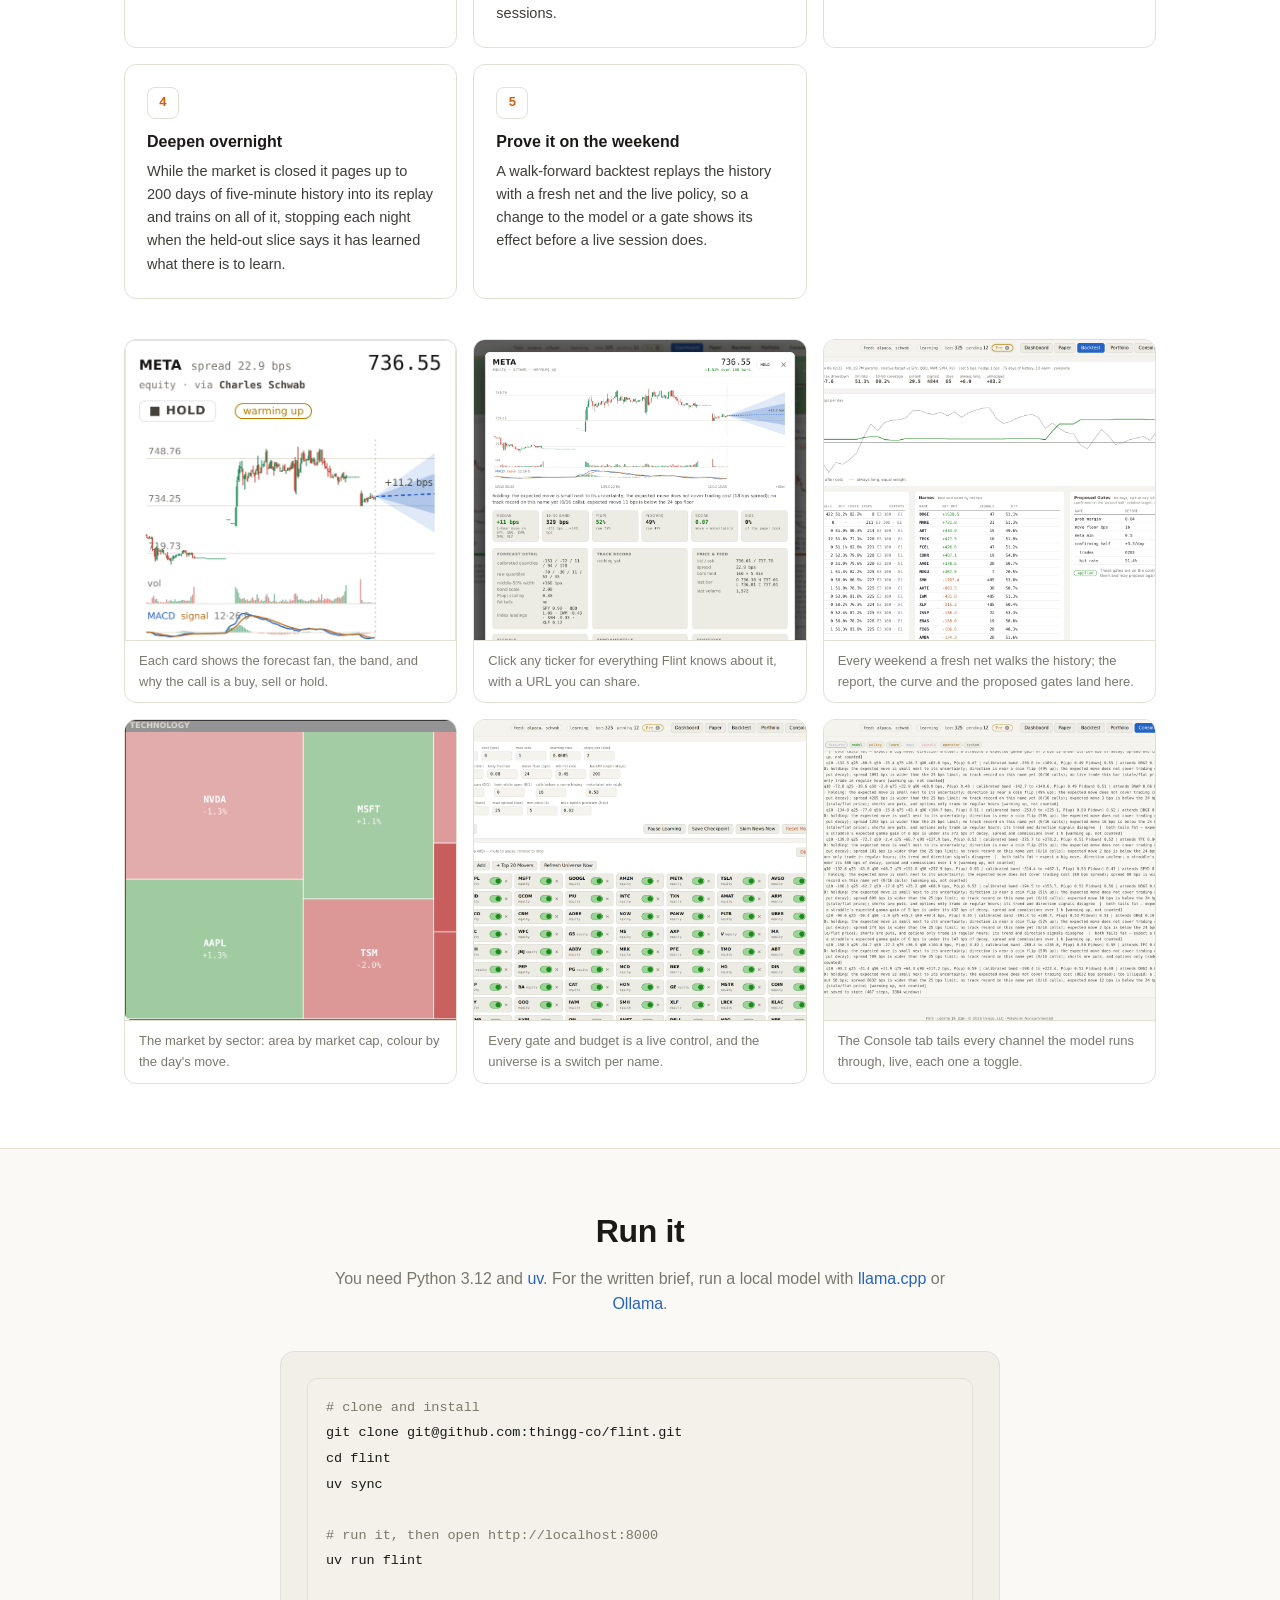
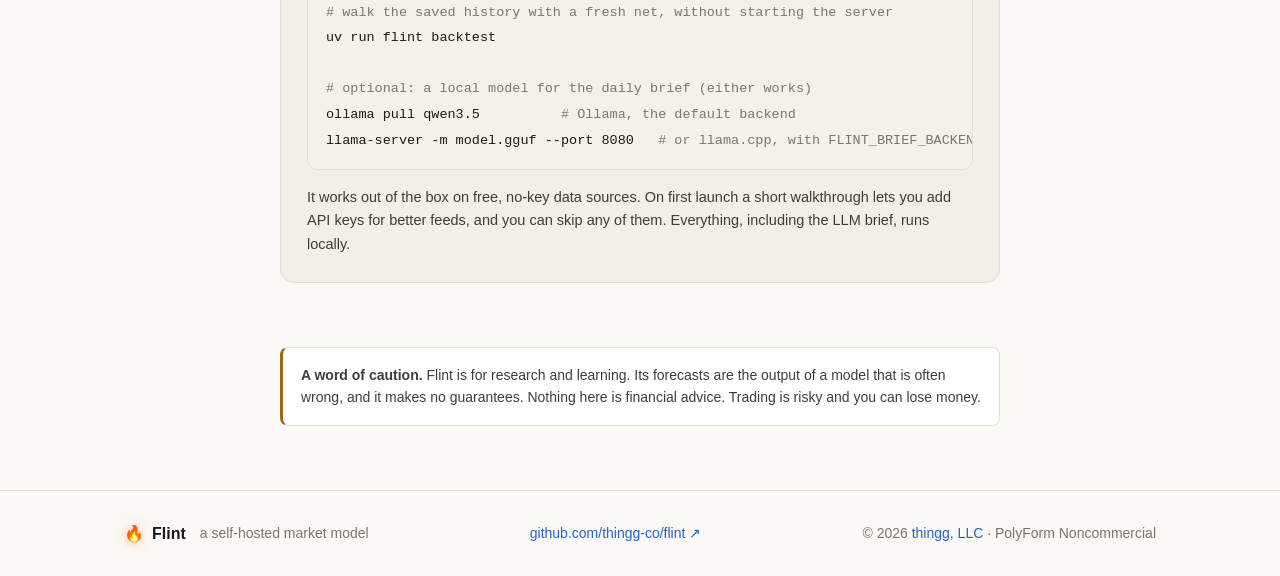
==== commit 85954648: "site: new screenshots of every view in dark and light, swapped with the page's theme; the detail cha" ====
--- a/docs/index.html
+++ b/docs/index.html
@@ -87,6 +87,15 @@
   .shot{margin-top:44px;border:1px solid var(--border);border-radius:14px;overflow:hidden;
     box-shadow:var(--shadow);background:var(--surface)}
   .shot img{display:block;width:100%;height:auto}
+  /* Screenshots come in pairs; the one that matches the page's theme shows, the same way the theme itself is chosen:
+     dark by default, light when the system prefers it and the toggle has not said dark, or when the toggle said light. */
+  :root img.theme-light{display:none}          /* :root for specificity over .shot img / .showcase img */
+  @media (prefers-color-scheme: light){
+    :root:not([data-theme="dark"]) img.theme-dark{display:none}
+    :root:not([data-theme="dark"]) img.theme-light{display:block}
+  }
+  :root[data-theme="light"] img.theme-dark{display:none}
+  :root[data-theme="light"] img.theme-light{display:block}
   .shot .cap{font-size:12.5px;color:var(--muted);padding:9px 14px;border-top:1px solid var(--border);font-family:var(--mono)}
 
   section{padding:64px 0}
@@ -117,6 +126,7 @@
   @media(max-width:760px){.showcase{grid-template-columns:1fr}}
   .showcase figure{margin:0;background:var(--surface);border:1px solid var(--border);border-radius:12px;overflow:hidden}
   .showcase img{display:block;width:100%;height:300px;object-fit:cover;object-position:top}
+  .showcase img.corner{object-position:left top}       /* the wide treemap: its biggest names sit top left */
   @media(max-width:760px){.showcase img{height:auto}}
   .showcase figcaption{font-size:13px;color:var(--muted);padding:10px 14px;border-top:1px solid var(--border)}
 
@@ -168,8 +178,9 @@
     </div>
     <div class="hero-note">Python · PyTorch · FastAPI · a no-build dashboard · optional local LLM via llama.cpp or Ollama</div>
     <div class="shot">
-      <img src="img/dashboard.png" alt="The Flint dashboard: candlestick cards with forecasts, a whole-market panel, and live ticks">
-      <div class="cap">the live dashboard — candles, MACD, a forecast fan, and cards that reorder by urgency</div>
+      <img class="theme-dark" src="img/dashboard-dark.png" loading="lazy" alt="The Flint dashboard: the whole-market heatmap, the trust, regime and breadth pills, and candlestick cards with forecast fans">
+      <img class="theme-light" src="img/dashboard-light.png" loading="lazy" alt="The Flint dashboard: the whole-market heatmap, the trust, regime and breadth pills, and candlestick cards with forecast fans">
+      <div class="cap">the live dashboard — the market by sector, candles, MACD, a forecast fan, and cards that reorder by urgency</div>
     </div>
   </div>
 </div>
@@ -207,9 +218,12 @@
       <div class="step"><h3>Prove it on the weekend</h3><p>A walk-forward backtest replays the history with a fresh net and the live policy, so a change to the model or a gate shows its effect before a live session does.</p></div>
     </div>
     <div class="showcase">
-      <figure><img src="img/card.png" alt="A single stock card with candlesticks, MACD, forecast fan and a plain-English rationale"><figcaption>Each card shows the forecast, the band, and why the call is a buy, sell or hold.</figcaption></figure>
-      <figure><img src="img/detail.png" alt="The symbol detail view: a large chart, the calibrated forecast, track record, signals, fundamentals, news and positions for one stock"><figcaption>Click any ticker for everything Flint knows about it, with a URL you can share.</figcaption></figure>
-      <figure><img src="img/console.png" alt="The Console tab: a terminal-style stream of everything the model is doing"><figcaption>The Console tab tails every channel the model runs through, live.</figcaption></figure>
+      <figure><img class="theme-dark" src="img/card-dark.png" loading="lazy" alt="A single stock card with candlesticks, MACD, a forecast fan and a plain-English rationale"><img class="theme-light" src="img/card-light.png" loading="lazy" alt="A single stock card with candlesticks, MACD, a forecast fan and a plain-English rationale"><figcaption>Each card shows the forecast fan, the band, and why the call is a buy, sell or hold.</figcaption></figure>
+      <figure><img class="theme-dark" src="img/detail-dark.png" loading="lazy" alt="The symbol detail view: a large chart, the calibrated forecast, its track record, the price feed and the index loadings for one stock"><img class="theme-light" src="img/detail-light.png" loading="lazy" alt="The symbol detail view: a large chart, the calibrated forecast, its track record, the price feed and the index loadings for one stock"><figcaption>Click any ticker for everything Flint knows about it, with a URL you can share.</figcaption></figure>
+      <figure><img class="theme-dark" src="img/backtest-dark.png" loading="lazy" alt="The Backtest tab: the walk-forward report, the equity curve against always-long, the days, the names, and the gates the sweep proposes"><img class="theme-light" src="img/backtest-light.png" loading="lazy" alt="The Backtest tab: the walk-forward report, the equity curve against always-long, the days, the names, and the gates the sweep proposes"><figcaption>Every weekend a fresh net walks the history; the report, the curve and the proposed gates land here.</figcaption></figure>
+      <figure><img class="theme-dark corner" src="img/heatmap-dark.png" loading="lazy" alt="The whole-market heatmap: a treemap by sector, area by market cap, colour by change, with the trust, regime and breadth pills"><img class="theme-light corner" src="img/heatmap-light.png" loading="lazy" alt="The whole-market heatmap: a treemap by sector, area by market cap, colour by change, with the trust, regime and breadth pills"><figcaption>The market by sector: area by market cap, colour by the day's move.</figcaption></figure>
+      <figure><img class="theme-dark" src="img/control-dark.png" loading="lazy" alt="The Control Panel: every gate and budget as a live control, and the universe as a toggle per name"><img class="theme-light" src="img/control-light.png" loading="lazy" alt="The Control Panel: every gate and budget as a live control, and the universe as a toggle per name"><figcaption>Every gate and budget is a live control, and the universe is a switch per name.</figcaption></figure>
+      <figure><img class="theme-dark" src="img/console-dark.png" loading="lazy" alt="The Console tab: a terminal-style stream of the model, policy, learning and system channels"><img class="theme-light" src="img/console-light.png" loading="lazy" alt="The Console tab: a terminal-style stream of the model, policy, learning and system channels"><figcaption>The Console tab tails every channel the model runs through, live, each one a toggle.</figcaption></figure>
     </div>
   </div>
 </section>
